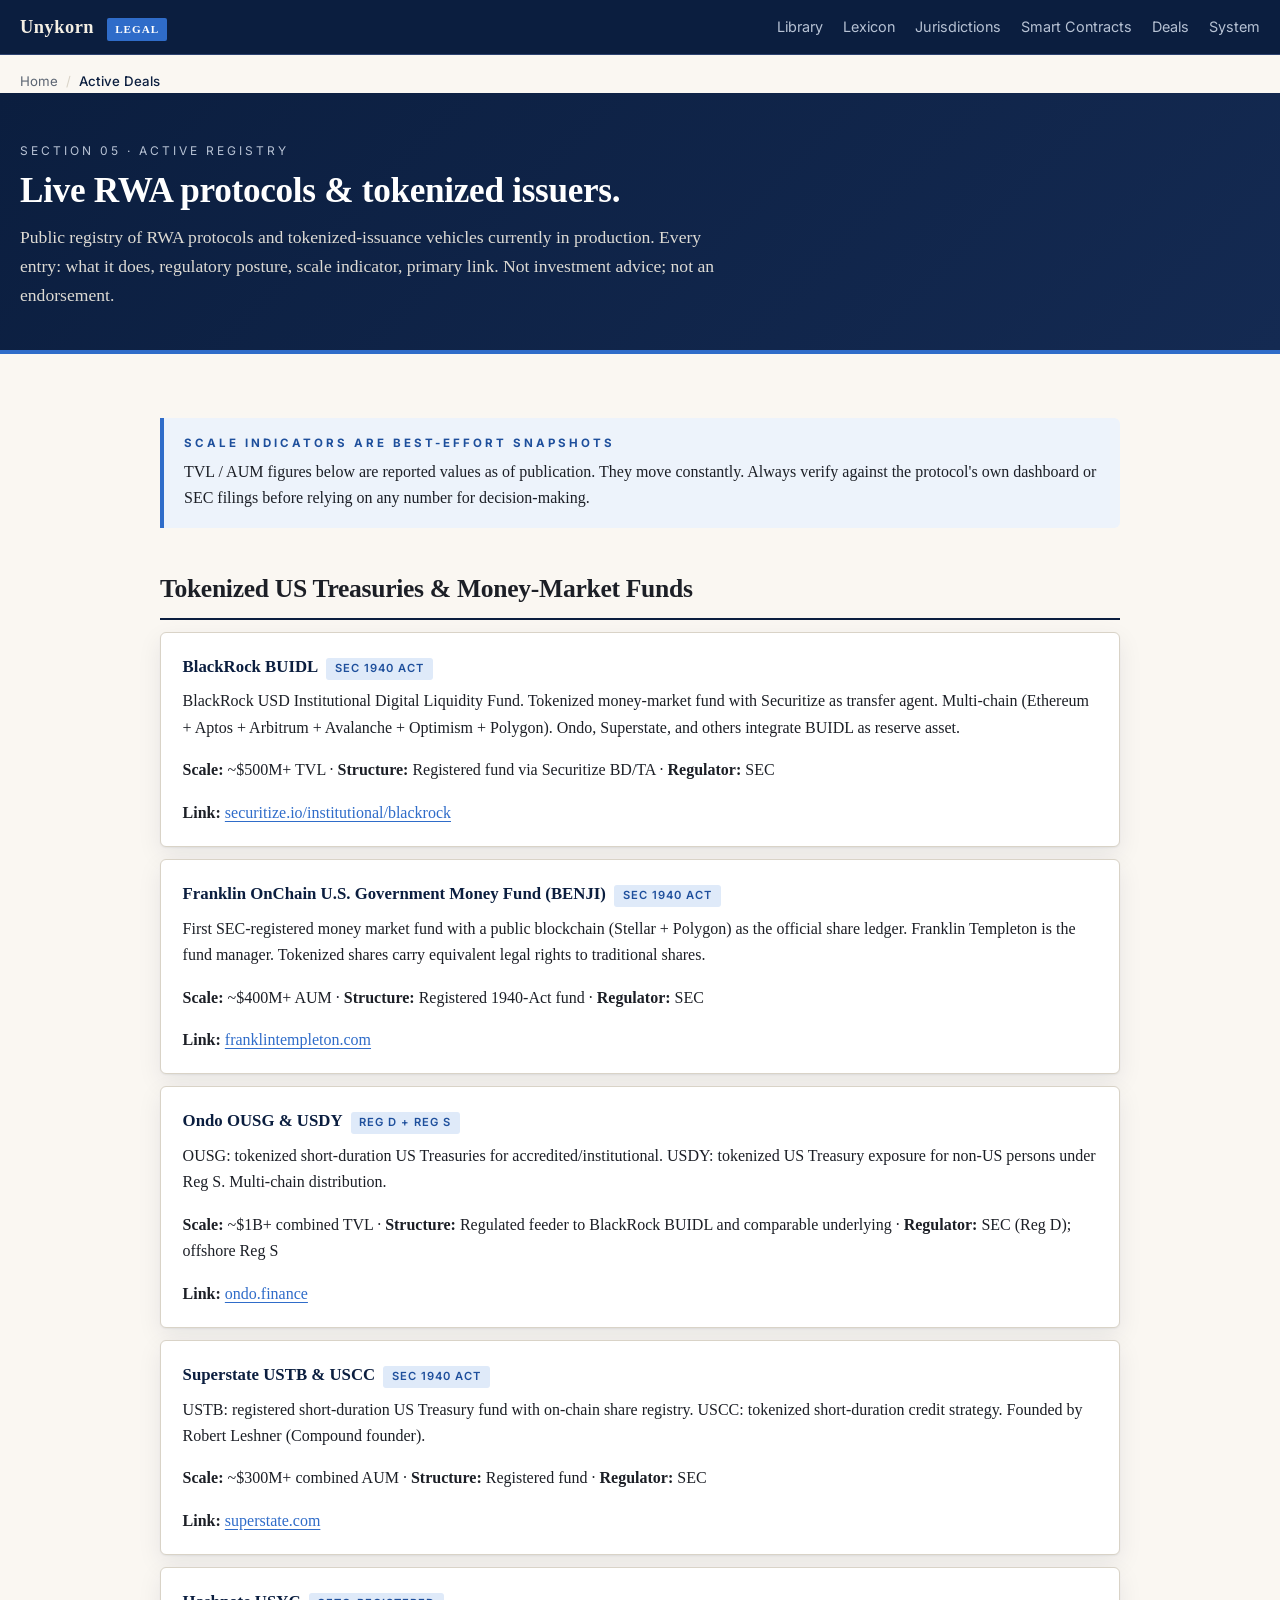
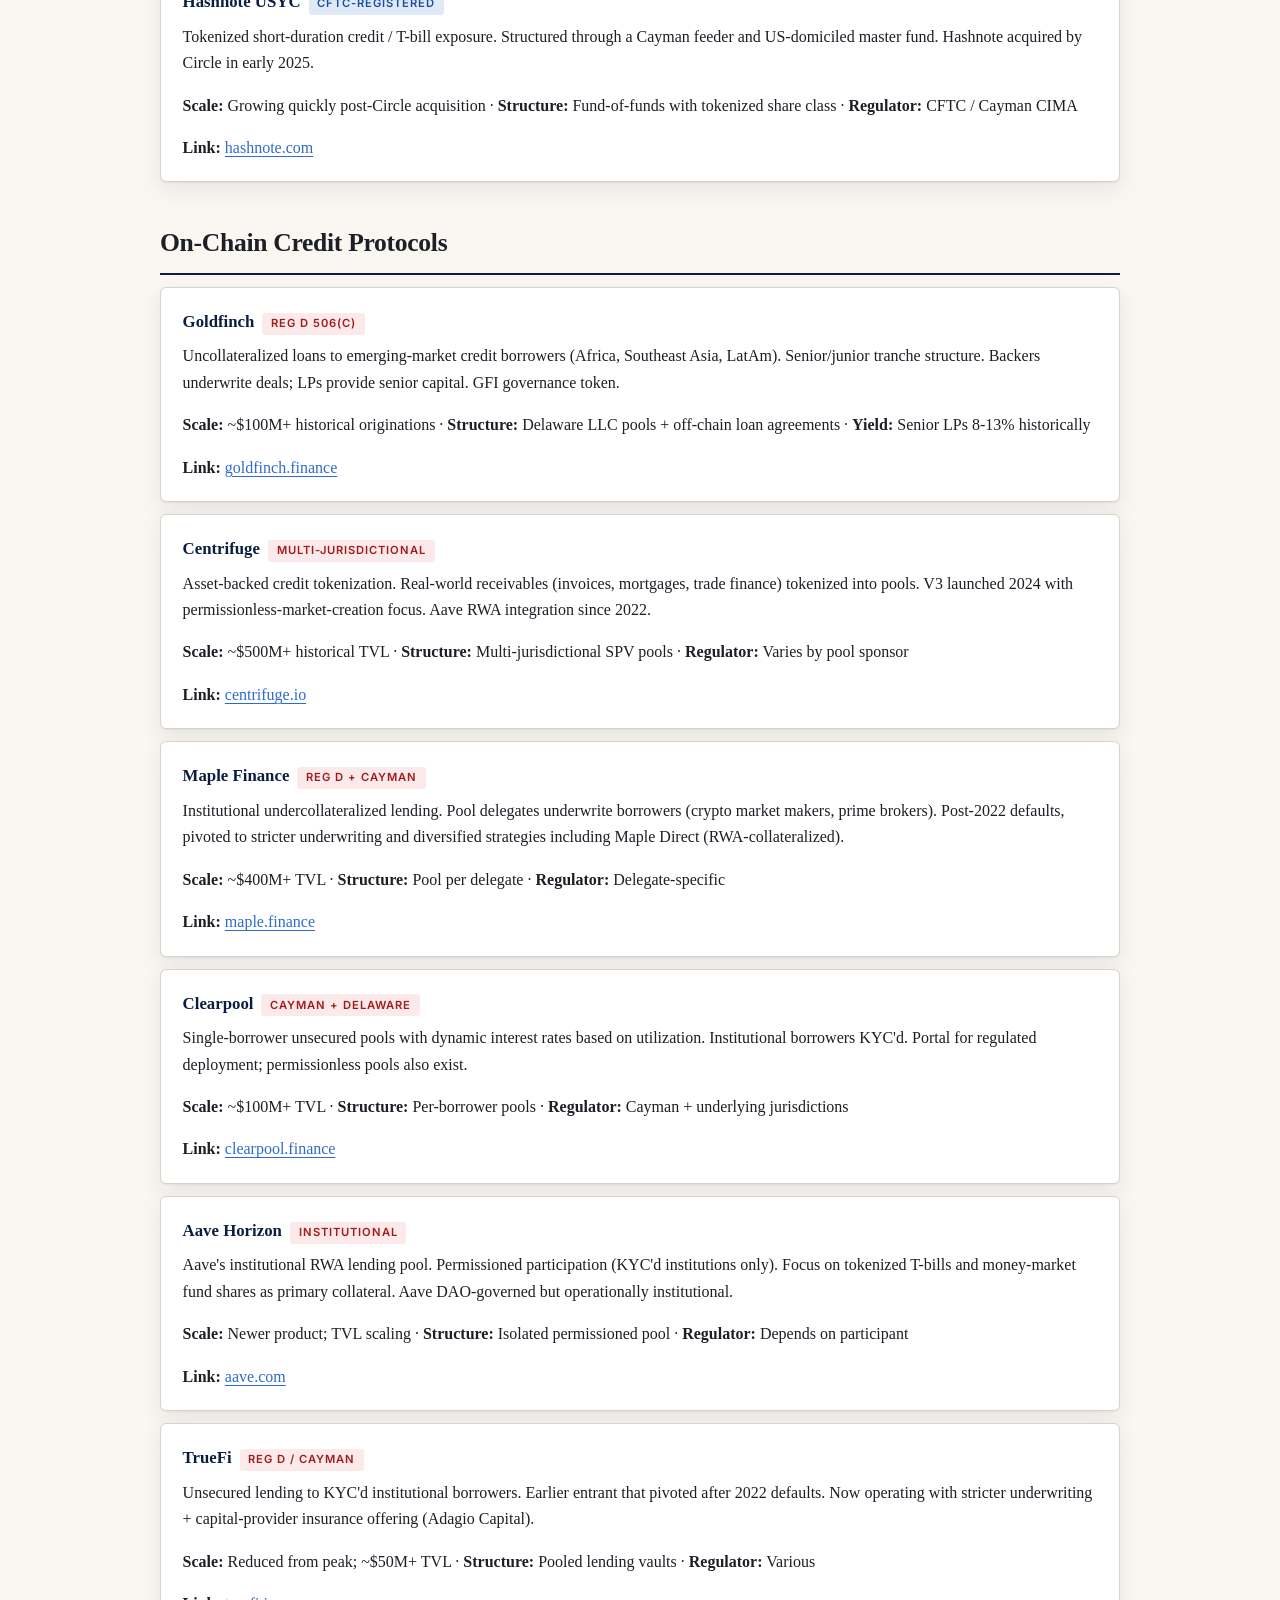
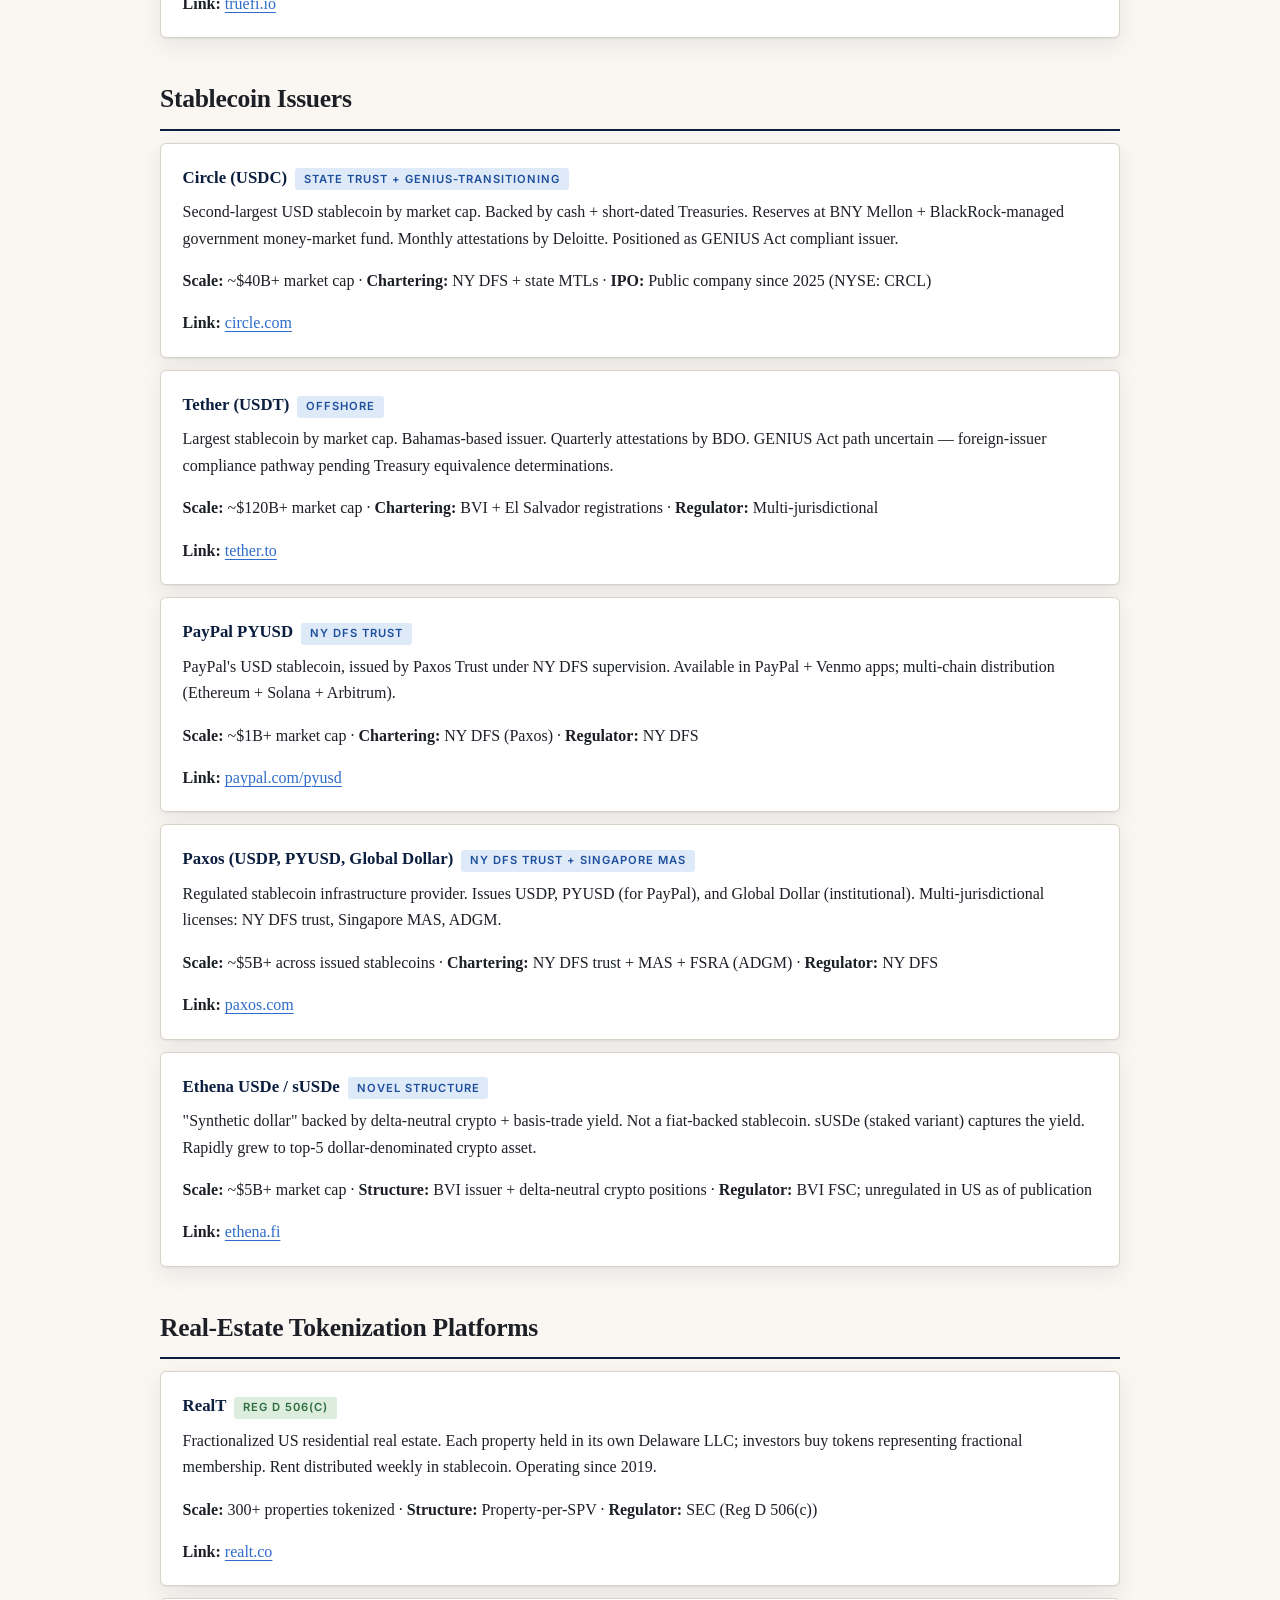
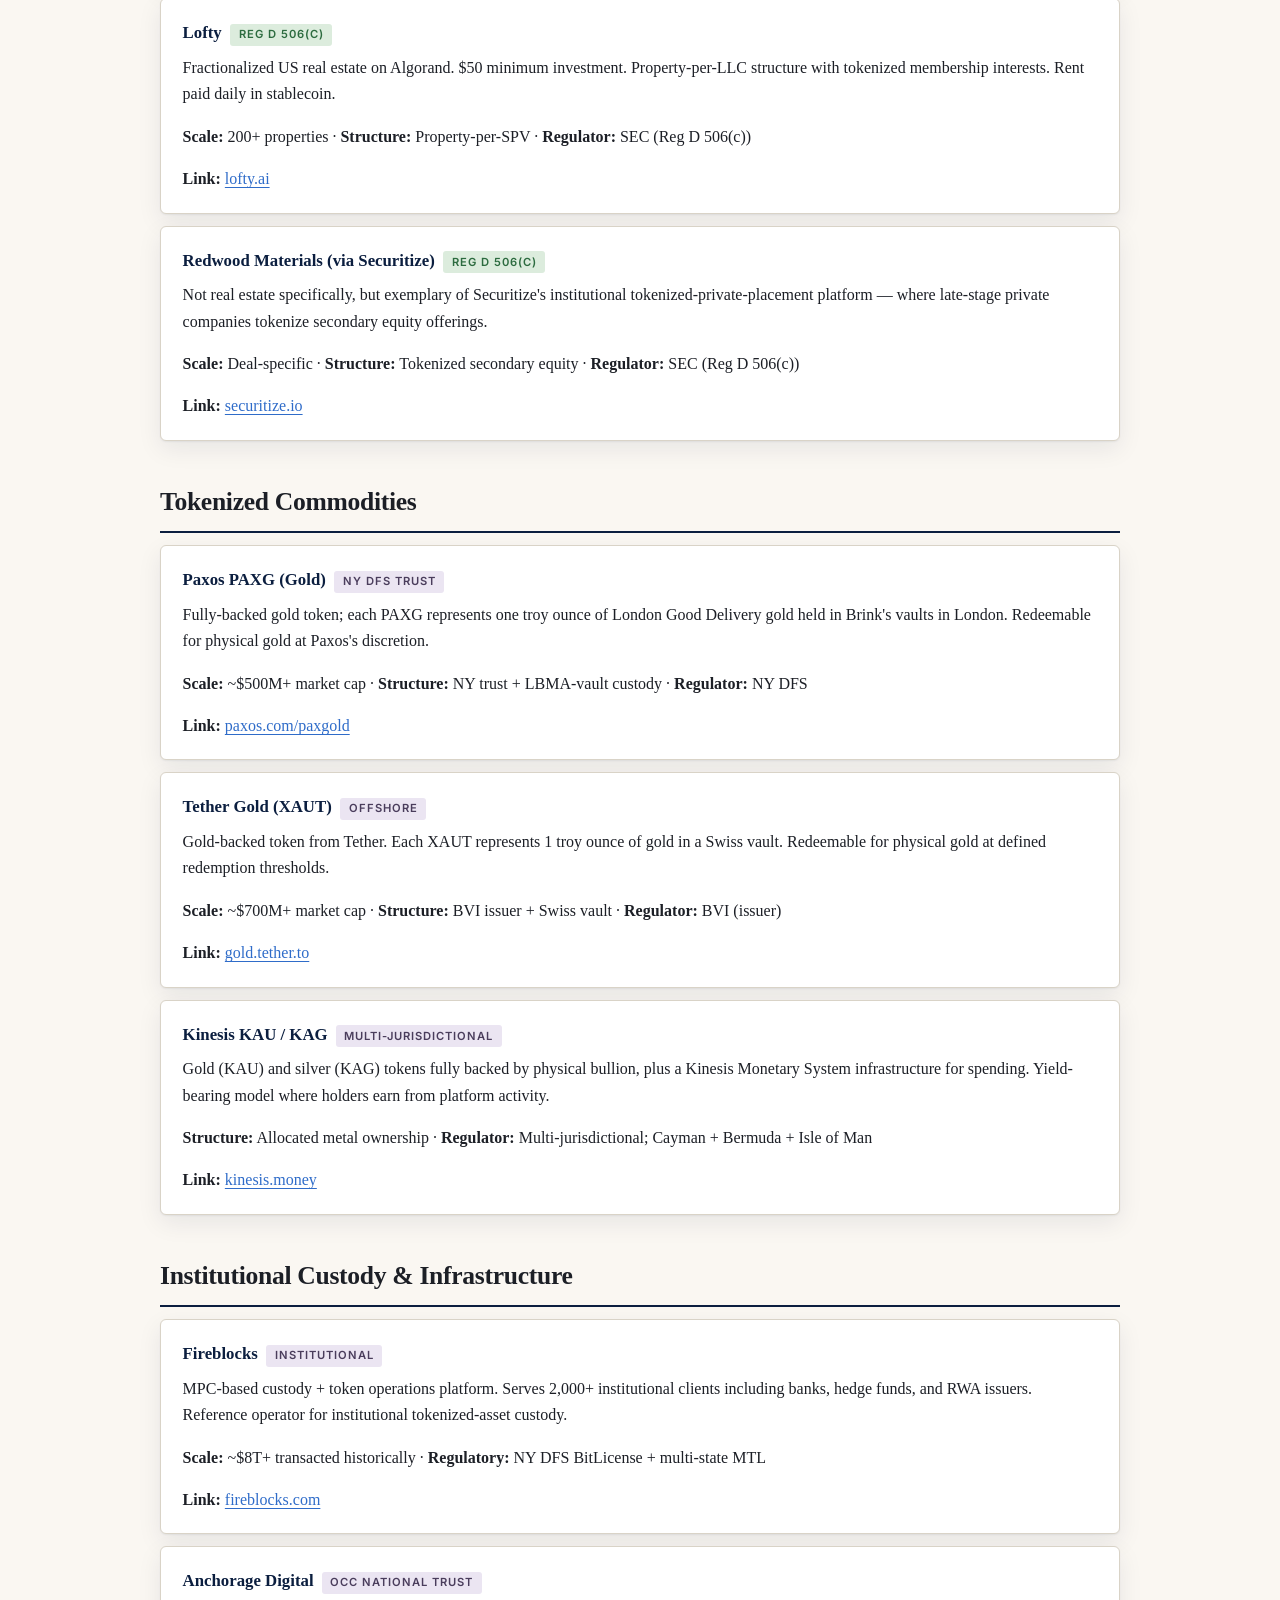
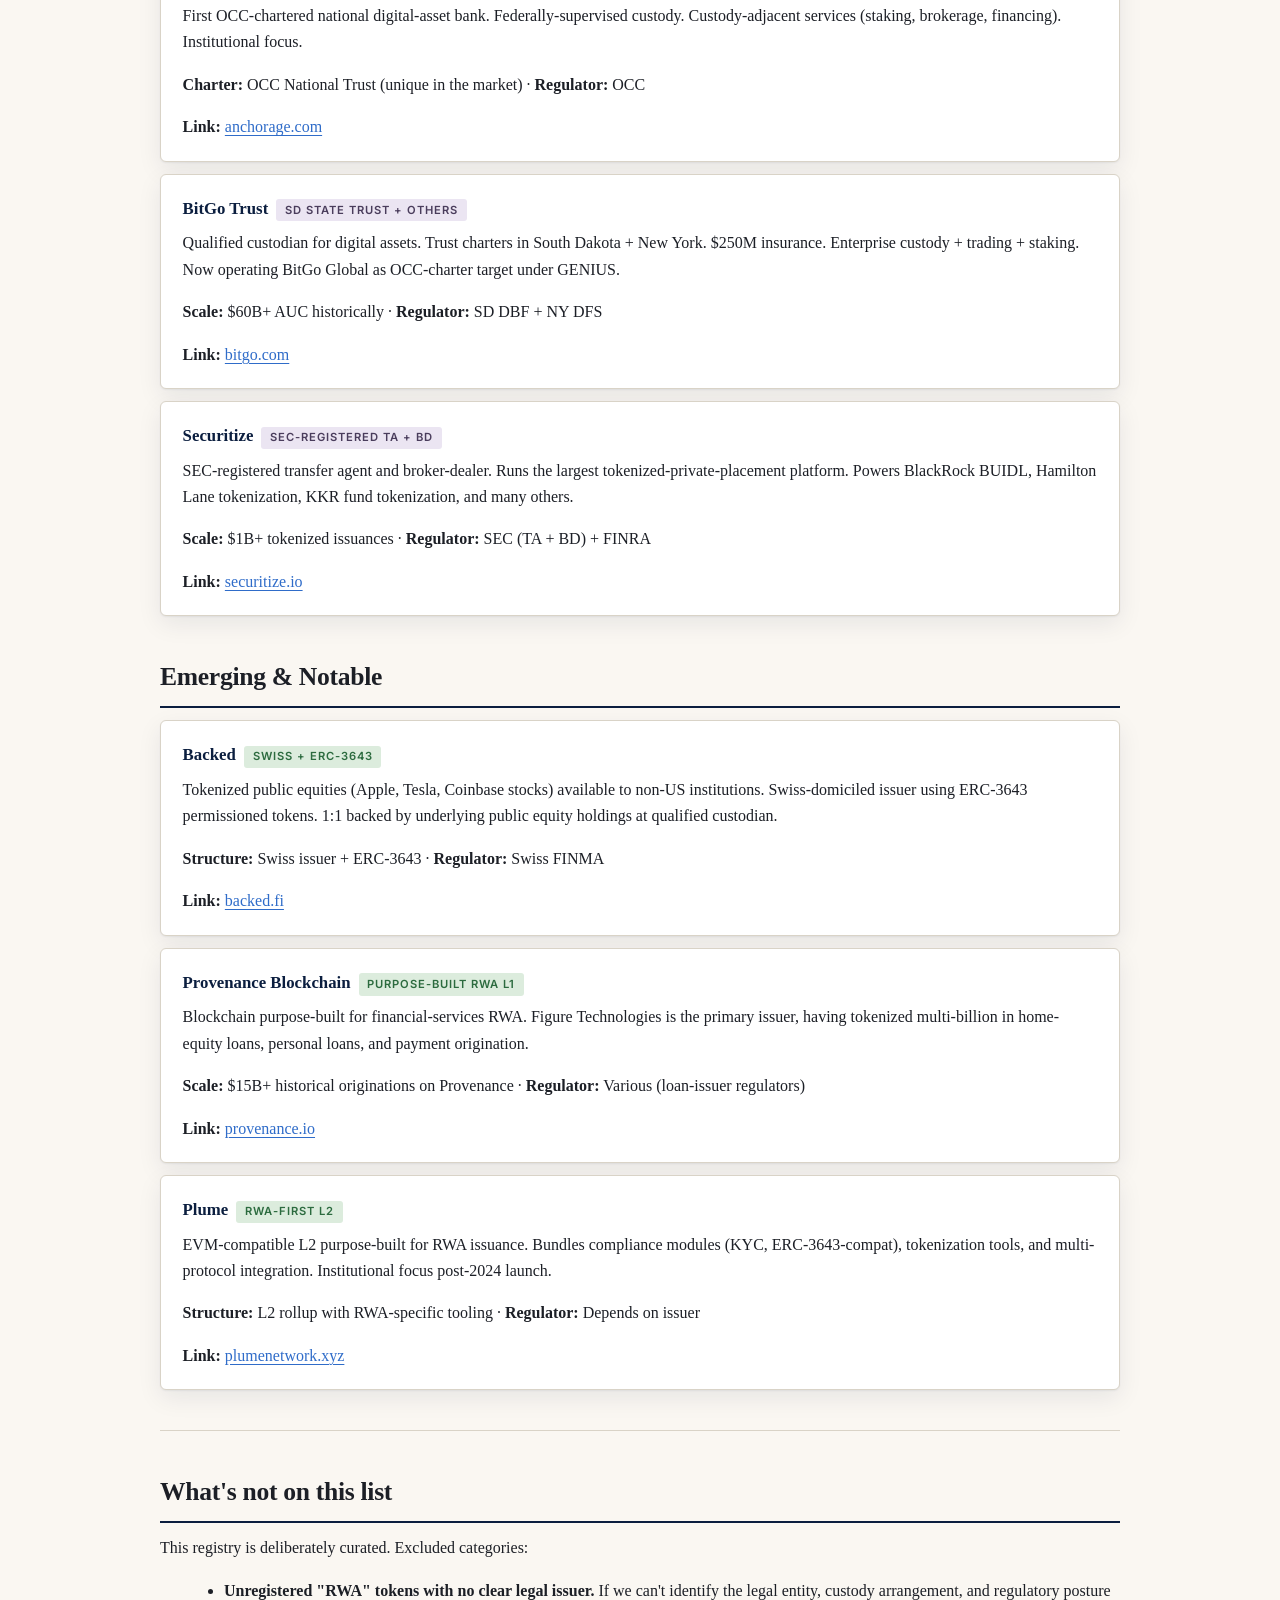
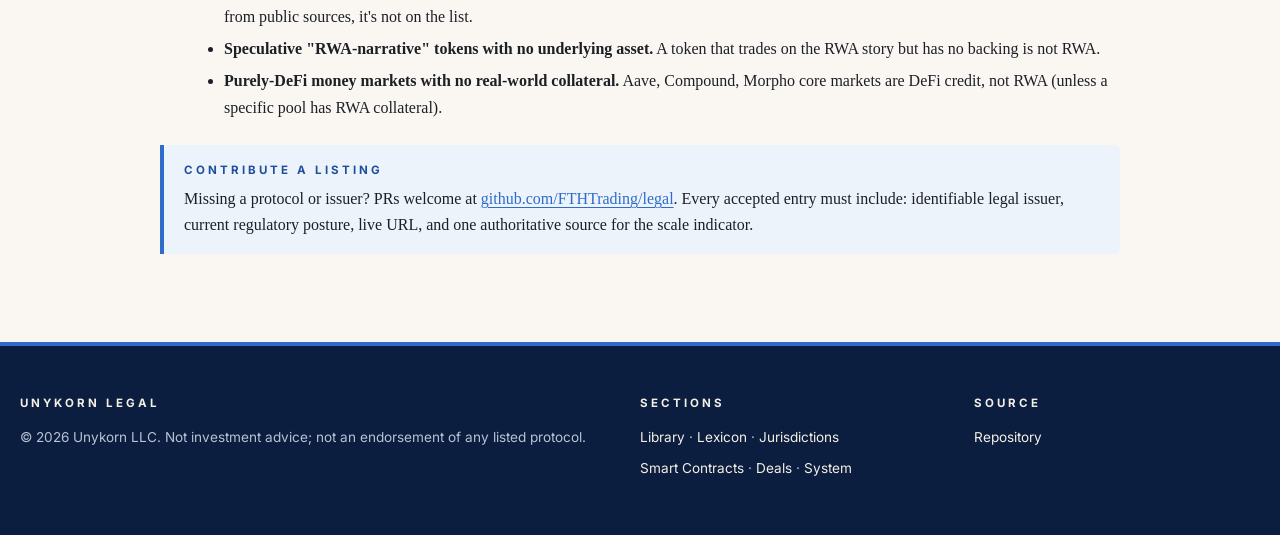
==== deals/index.html @ 638ca123 "Multi-page expansion: rebrand to Unykorn + 6 sections live Rebranded from FTHTrading to Unykorn Lega" ====
<!DOCTYPE html>
<html lang="en">
<head>
<meta charset="UTF-8" />
<meta name="viewport" content="width=device-width, initial-scale=1.0" />
<title>Active Deals &amp; Protocols &mdash; Unykorn Legal</title>
<meta name="description" content="Public registry of live RWA protocols and tokenized-issuance vehicles. Every entry: what it does, regulatory posture, scale indicator, live URL." />
<link href="https://fonts.googleapis.com/css2?family=Inter:wght@400;500;600;700&display=swap" rel="stylesheet" />
<link rel="stylesheet" href="../_ds/tokens.css" />
<link rel="stylesheet" href="../_ds/layout.css" />
<link rel="stylesheet" href="../_ds/components.css" />
<link rel="stylesheet" href="../_ds/shell.css" />
<link rel="stylesheet" href="../_ds/print.css" media="print" />
</head>
<body>

<header class="topbar">
  <div class="topbar-inner">
    <a href="/" class="topbar-brand">Unykorn&nbsp;<span class="mark">Legal</span></a>
    <nav class="topbar-nav"><a href="/library/">Library</a><a href="/lexicon/">Lexicon</a><a href="/jurisdictions/">Jurisdictions</a><a href="/smart-contracts/">Smart Contracts</a><a href="/deals/">Deals</a><a href="/system/">System</a></nav>
  </div>
</header>

<nav class="crumbs"><a href="/">Home</a><span class="sep">/</span><span class="current">Active Deals</span></nav>

<section class="subhero">
  <div class="subhero-inner">
    <div class="eyebrow">Section 05 &middot; Active Registry</div>
    <h1>Live RWA protocols &amp; tokenized issuers.</h1>
    <p class="lede">Public registry of RWA protocols and tokenized-issuance vehicles currently in production. Every entry: what it does, regulatory posture, scale indicator, primary link. Not investment advice; not an endorsement.</p>
  </div>
</section>

<main class="content-wide">

<div class="callout">
  <span class="cta-label">Scale indicators are best-effort snapshots</span>
  <p>TVL / AUM figures below are reported values as of publication. They move constantly. Always verify against the protocol's own dashboard or SEC filings before relying on any number for decision-making.</p>
</div>

<h2>Tokenized US Treasuries &amp; Money-Market Funds</h2>

<div class="card">
  <h3>BlackRock BUIDL <span class="badge b-cat-corpus">SEC 1940 Act</span></h3>
  <p>BlackRock USD Institutional Digital Liquidity Fund. Tokenized money-market fund with Securitize as transfer agent. Multi-chain (Ethereum + Aptos + Arbitrum + Avalanche + Optimism + Polygon). Ondo, Superstate, and others integrate BUIDL as reserve asset.</p>
  <p><strong>Scale:</strong> ~$500M+ TVL &middot; <strong>Structure:</strong> Registered fund via Securitize BD/TA &middot; <strong>Regulator:</strong> SEC</p>
  <p><strong>Link:</strong> <a href="https://securitize.io/institutional/blackrock">securitize.io/institutional/blackrock</a></p>
</div>

<div class="card">
  <h3>Franklin OnChain U.S. Government Money Fund (BENJI) <span class="badge b-cat-corpus">SEC 1940 Act</span></h3>
  <p>First SEC-registered money market fund with a public blockchain (Stellar + Polygon) as the official share ledger. Franklin Templeton is the fund manager. Tokenized shares carry equivalent legal rights to traditional shares.</p>
  <p><strong>Scale:</strong> ~$400M+ AUM &middot; <strong>Structure:</strong> Registered 1940-Act fund &middot; <strong>Regulator:</strong> SEC</p>
  <p><strong>Link:</strong> <a href="https://www.franklintempleton.com/">franklintempleton.com</a></p>
</div>

<div class="card">
  <h3>Ondo OUSG &amp; USDY <span class="badge b-cat-corpus">Reg D + Reg S</span></h3>
  <p>OUSG: tokenized short-duration US Treasuries for accredited/institutional. USDY: tokenized US Treasury exposure for non-US persons under Reg S. Multi-chain distribution.</p>
  <p><strong>Scale:</strong> ~$1B+ combined TVL &middot; <strong>Structure:</strong> Regulated feeder to BlackRock BUIDL and comparable underlying &middot; <strong>Regulator:</strong> SEC (Reg D); offshore Reg S</p>
  <p><strong>Link:</strong> <a href="https://ondo.finance/">ondo.finance</a></p>
</div>

<div class="card">
  <h3>Superstate USTB &amp; USCC <span class="badge b-cat-corpus">SEC 1940 Act</span></h3>
  <p>USTB: registered short-duration US Treasury fund with on-chain share registry. USCC: tokenized short-duration credit strategy. Founded by Robert Leshner (Compound founder).</p>
  <p><strong>Scale:</strong> ~$300M+ combined AUM &middot; <strong>Structure:</strong> Registered fund &middot; <strong>Regulator:</strong> SEC</p>
  <p><strong>Link:</strong> <a href="https://superstate.com/">superstate.com</a></p>
</div>

<div class="card">
  <h3>Hashnote USYC <span class="badge b-cat-corpus">CFTC-registered</span></h3>
  <p>Tokenized short-duration credit / T-bill exposure. Structured through a Cayman feeder and US-domiciled master fund. Hashnote acquired by Circle in early 2025.</p>
  <p><strong>Scale:</strong> Growing quickly post-Circle acquisition &middot; <strong>Structure:</strong> Fund-of-funds with tokenized share class &middot; <strong>Regulator:</strong> CFTC / Cayman CIMA</p>
  <p><strong>Link:</strong> <a href="https://www.hashnote.com/">hashnote.com</a></p>
</div>

<h2>On-Chain Credit Protocols</h2>

<div class="card">
  <h3>Goldfinch <span class="badge b-cat-dd">Reg D 506(c)</span></h3>
  <p>Uncollateralized loans to emerging-market credit borrowers (Africa, Southeast Asia, LatAm). Senior/junior tranche structure. Backers underwrite deals; LPs provide senior capital. GFI governance token.</p>
  <p><strong>Scale:</strong> ~$100M+ historical originations &middot; <strong>Structure:</strong> Delaware LLC pools + off-chain loan agreements &middot; <strong>Yield:</strong> Senior LPs 8-13% historically</p>
  <p><strong>Link:</strong> <a href="https://goldfinch.finance/">goldfinch.finance</a></p>
</div>

<div class="card">
  <h3>Centrifuge <span class="badge b-cat-dd">Multi-jurisdictional</span></h3>
  <p>Asset-backed credit tokenization. Real-world receivables (invoices, mortgages, trade finance) tokenized into pools. V3 launched 2024 with permissionless-market-creation focus. Aave RWA integration since 2022.</p>
  <p><strong>Scale:</strong> ~$500M+ historical TVL &middot; <strong>Structure:</strong> Multi-jurisdictional SPV pools &middot; <strong>Regulator:</strong> Varies by pool sponsor</p>
  <p><strong>Link:</strong> <a href="https://centrifuge.io/">centrifuge.io</a></p>
</div>

<div class="card">
  <h3>Maple Finance <span class="badge b-cat-dd">Reg D + Cayman</span></h3>
  <p>Institutional undercollateralized lending. Pool delegates underwrite borrowers (crypto market makers, prime brokers). Post-2022 defaults, pivoted to stricter underwriting and diversified strategies including Maple Direct (RWA-collateralized).</p>
  <p><strong>Scale:</strong> ~$400M+ TVL &middot; <strong>Structure:</strong> Pool per delegate &middot; <strong>Regulator:</strong> Delegate-specific</p>
  <p><strong>Link:</strong> <a href="https://maple.finance/">maple.finance</a></p>
</div>

<div class="card">
  <h3>Clearpool <span class="badge b-cat-dd">Cayman + Delaware</span></h3>
  <p>Single-borrower unsecured pools with dynamic interest rates based on utilization. Institutional borrowers KYC'd. Portal for regulated deployment; permissionless pools also exist.</p>
  <p><strong>Scale:</strong> ~$100M+ TVL &middot; <strong>Structure:</strong> Per-borrower pools &middot; <strong>Regulator:</strong> Cayman + underlying jurisdictions</p>
  <p><strong>Link:</strong> <a href="https://clearpool.finance/">clearpool.finance</a></p>
</div>

<div class="card">
  <h3>Aave Horizon <span class="badge b-cat-dd">Institutional</span></h3>
  <p>Aave's institutional RWA lending pool. Permissioned participation (KYC'd institutions only). Focus on tokenized T-bills and money-market fund shares as primary collateral. Aave DAO-governed but operationally institutional.</p>
  <p><strong>Scale:</strong> Newer product; TVL scaling &middot; <strong>Structure:</strong> Isolated permissioned pool &middot; <strong>Regulator:</strong> Depends on participant</p>
  <p><strong>Link:</strong> <a href="https://aave.com/">aave.com</a></p>
</div>

<div class="card">
  <h3>TrueFi <span class="badge b-cat-dd">Reg D / Cayman</span></h3>
  <p>Unsecured lending to KYC'd institutional borrowers. Earlier entrant that pivoted after 2022 defaults. Now operating with stricter underwriting + capital-provider insurance offering (Adagio Capital).</p>
  <p><strong>Scale:</strong> Reduced from peak; ~$50M+ TVL &middot; <strong>Structure:</strong> Pooled lending vaults &middot; <strong>Regulator:</strong> Various</p>
  <p><strong>Link:</strong> <a href="https://truefi.io/">truefi.io</a></p>
</div>

<h2>Stablecoin Issuers</h2>

<div class="card">
  <h3>Circle (USDC) <span class="badge b-cat-corpus">State trust + GENIUS-transitioning</span></h3>
  <p>Second-largest USD stablecoin by market cap. Backed by cash + short-dated Treasuries. Reserves at BNY Mellon + BlackRock-managed government money-market fund. Monthly attestations by Deloitte. Positioned as GENIUS Act compliant issuer.</p>
  <p><strong>Scale:</strong> ~$40B+ market cap &middot; <strong>Chartering:</strong> NY DFS + state MTLs &middot; <strong>IPO:</strong> Public company since 2025 (NYSE: CRCL)</p>
  <p><strong>Link:</strong> <a href="https://www.circle.com/">circle.com</a></p>
</div>

<div class="card">
  <h3>Tether (USDT) <span class="badge b-cat-corpus">Offshore</span></h3>
  <p>Largest stablecoin by market cap. Bahamas-based issuer. Quarterly attestations by BDO. GENIUS Act path uncertain &mdash; foreign-issuer compliance pathway pending Treasury equivalence determinations.</p>
  <p><strong>Scale:</strong> ~$120B+ market cap &middot; <strong>Chartering:</strong> BVI + El Salvador registrations &middot; <strong>Regulator:</strong> Multi-jurisdictional</p>
  <p><strong>Link:</strong> <a href="https://tether.to/">tether.to</a></p>
</div>

<div class="card">
  <h3>PayPal PYUSD <span class="badge b-cat-corpus">NY DFS Trust</span></h3>
  <p>PayPal's USD stablecoin, issued by Paxos Trust under NY DFS supervision. Available in PayPal + Venmo apps; multi-chain distribution (Ethereum + Solana + Arbitrum).</p>
  <p><strong>Scale:</strong> ~$1B+ market cap &middot; <strong>Chartering:</strong> NY DFS (Paxos) &middot; <strong>Regulator:</strong> NY DFS</p>
  <p><strong>Link:</strong> <a href="https://www.paypal.com/pyusd">paypal.com/pyusd</a></p>
</div>

<div class="card">
  <h3>Paxos (USDP, PYUSD, Global Dollar) <span class="badge b-cat-corpus">NY DFS Trust + Singapore MAS</span></h3>
  <p>Regulated stablecoin infrastructure provider. Issues USDP, PYUSD (for PayPal), and Global Dollar (institutional). Multi-jurisdictional licenses: NY DFS trust, Singapore MAS, ADGM.</p>
  <p><strong>Scale:</strong> ~$5B+ across issued stablecoins &middot; <strong>Chartering:</strong> NY DFS trust + MAS + FSRA (ADGM) &middot; <strong>Regulator:</strong> NY DFS</p>
  <p><strong>Link:</strong> <a href="https://paxos.com/">paxos.com</a></p>
</div>

<div class="card">
  <h3>Ethena USDe / sUSDe <span class="badge b-cat-corpus">Novel structure</span></h3>
  <p>"Synthetic dollar" backed by delta-neutral crypto + basis-trade yield. Not a fiat-backed stablecoin. sUSDe (staked variant) captures the yield. Rapidly grew to top-5 dollar-denominated crypto asset.</p>
  <p><strong>Scale:</strong> ~$5B+ market cap &middot; <strong>Structure:</strong> BVI issuer + delta-neutral crypto positions &middot; <strong>Regulator:</strong> BVI FSC; unregulated in US as of publication</p>
  <p><strong>Link:</strong> <a href="https://www.ethena.fi/">ethena.fi</a></p>
</div>

<h2>Real-Estate Tokenization Platforms</h2>

<div class="card">
  <h3>RealT <span class="badge b-cat-templates">Reg D 506(c)</span></h3>
  <p>Fractionalized US residential real estate. Each property held in its own Delaware LLC; investors buy tokens representing fractional membership. Rent distributed weekly in stablecoin. Operating since 2019.</p>
  <p><strong>Scale:</strong> 300+ properties tokenized &middot; <strong>Structure:</strong> Property-per-SPV &middot; <strong>Regulator:</strong> SEC (Reg D 506(c))</p>
  <p><strong>Link:</strong> <a href="https://realt.co/">realt.co</a></p>
</div>

<div class="card">
  <h3>Lofty <span class="badge b-cat-templates">Reg D 506(c)</span></h3>
  <p>Fractionalized US real estate on Algorand. $50 minimum investment. Property-per-LLC structure with tokenized membership interests. Rent paid daily in stablecoin.</p>
  <p><strong>Scale:</strong> 200+ properties &middot; <strong>Structure:</strong> Property-per-SPV &middot; <strong>Regulator:</strong> SEC (Reg D 506(c))</p>
  <p><strong>Link:</strong> <a href="https://www.lofty.ai/">lofty.ai</a></p>
</div>

<div class="card">
  <h3>Redwood Materials (via Securitize) <span class="badge b-cat-templates">Reg D 506(c)</span></h3>
  <p>Not real estate specifically, but exemplary of Securitize's institutional tokenized-private-placement platform &mdash; where late-stage private companies tokenize secondary equity offerings.</p>
  <p><strong>Scale:</strong> Deal-specific &middot; <strong>Structure:</strong> Tokenized secondary equity &middot; <strong>Regulator:</strong> SEC (Reg D 506(c))</p>
  <p><strong>Link:</strong> <a href="https://securitize.io/">securitize.io</a></p>
</div>

<h2>Tokenized Commodities</h2>

<div class="card">
  <h3>Paxos PAXG (Gold) <span class="badge b-cat-workflow">NY DFS Trust</span></h3>
  <p>Fully-backed gold token; each PAXG represents one troy ounce of London Good Delivery gold held in Brink's vaults in London. Redeemable for physical gold at Paxos's discretion.</p>
  <p><strong>Scale:</strong> ~$500M+ market cap &middot; <strong>Structure:</strong> NY trust + LBMA-vault custody &middot; <strong>Regulator:</strong> NY DFS</p>
  <p><strong>Link:</strong> <a href="https://paxos.com/paxgold/">paxos.com/paxgold</a></p>
</div>

<div class="card">
  <h3>Tether Gold (XAUT) <span class="badge b-cat-workflow">Offshore</span></h3>
  <p>Gold-backed token from Tether. Each XAUT represents 1 troy ounce of gold in a Swiss vault. Redeemable for physical gold at defined redemption thresholds.</p>
  <p><strong>Scale:</strong> ~$700M+ market cap &middot; <strong>Structure:</strong> BVI issuer + Swiss vault &middot; <strong>Regulator:</strong> BVI (issuer)</p>
  <p><strong>Link:</strong> <a href="https://gold.tether.to/">gold.tether.to</a></p>
</div>

<div class="card">
  <h3>Kinesis KAU / KAG <span class="badge b-cat-workflow">Multi-jurisdictional</span></h3>
  <p>Gold (KAU) and silver (KAG) tokens fully backed by physical bullion, plus a Kinesis Monetary System infrastructure for spending. Yield-bearing model where holders earn from platform activity.</p>
  <p><strong>Structure:</strong> Allocated metal ownership &middot; <strong>Regulator:</strong> Multi-jurisdictional; Cayman + Bermuda + Isle of Man</p>
  <p><strong>Link:</strong> <a href="https://kinesis.money/">kinesis.money</a></p>
</div>

<h2>Institutional Custody &amp; Infrastructure</h2>

<div class="card">
  <h3>Fireblocks <span class="badge b-cat-workflow">Institutional</span></h3>
  <p>MPC-based custody + token operations platform. Serves 2,000+ institutional clients including banks, hedge funds, and RWA issuers. Reference operator for institutional tokenized-asset custody.</p>
  <p><strong>Scale:</strong> ~$8T+ transacted historically &middot; <strong>Regulatory:</strong> NY DFS BitLicense + multi-state MTL</p>
  <p><strong>Link:</strong> <a href="https://www.fireblocks.com/">fireblocks.com</a></p>
</div>

<div class="card">
  <h3>Anchorage Digital <span class="badge b-cat-workflow">OCC National Trust</span></h3>
  <p>First OCC-chartered national digital-asset bank. Federally-supervised custody. Custody-adjacent services (staking, brokerage, financing). Institutional focus.</p>
  <p><strong>Charter:</strong> OCC National Trust (unique in the market) &middot; <strong>Regulator:</strong> OCC</p>
  <p><strong>Link:</strong> <a href="https://www.anchorage.com/">anchorage.com</a></p>
</div>

<div class="card">
  <h3>BitGo Trust <span class="badge b-cat-workflow">SD state trust + others</span></h3>
  <p>Qualified custodian for digital assets. Trust charters in South Dakota + New York. $250M insurance. Enterprise custody + trading + staking. Now operating BitGo Global as OCC-charter target under GENIUS.</p>
  <p><strong>Scale:</strong> $60B+ AUC historically &middot; <strong>Regulator:</strong> SD DBF + NY DFS</p>
  <p><strong>Link:</strong> <a href="https://www.bitgo.com/">bitgo.com</a></p>
</div>

<div class="card">
  <h3>Securitize <span class="badge b-cat-workflow">SEC-registered TA + BD</span></h3>
  <p>SEC-registered transfer agent and broker-dealer. Runs the largest tokenized-private-placement platform. Powers BlackRock BUIDL, Hamilton Lane tokenization, KKR fund tokenization, and many others.</p>
  <p><strong>Scale:</strong> $1B+ tokenized issuances &middot; <strong>Regulator:</strong> SEC (TA + BD) + FINRA</p>
  <p><strong>Link:</strong> <a href="https://securitize.io/">securitize.io</a></p>
</div>

<h2>Emerging &amp; Notable</h2>

<div class="card">
  <h3>Backed <span class="badge b-cat-templates">Swiss + ERC-3643</span></h3>
  <p>Tokenized public equities (Apple, Tesla, Coinbase stocks) available to non-US institutions. Swiss-domiciled issuer using ERC-3643 permissioned tokens. 1:1 backed by underlying public equity holdings at qualified custodian.</p>
  <p><strong>Structure:</strong> Swiss issuer + ERC-3643 &middot; <strong>Regulator:</strong> Swiss FINMA</p>
  <p><strong>Link:</strong> <a href="https://backed.fi/">backed.fi</a></p>
</div>

<div class="card">
  <h3>Provenance Blockchain <span class="badge b-cat-templates">Purpose-built RWA L1</span></h3>
  <p>Blockchain purpose-built for financial-services RWA. Figure Technologies is the primary issuer, having tokenized multi-billion in home-equity loans, personal loans, and payment origination.</p>
  <p><strong>Scale:</strong> $15B+ historical originations on Provenance &middot; <strong>Regulator:</strong> Various (loan-issuer regulators)</p>
  <p><strong>Link:</strong> <a href="https://provenance.io/">provenance.io</a></p>
</div>

<div class="card">
  <h3>Plume <span class="badge b-cat-templates">RWA-first L2</span></h3>
  <p>EVM-compatible L2 purpose-built for RWA issuance. Bundles compliance modules (KYC, ERC-3643-compat), tokenization tools, and multi-protocol integration. Institutional focus post-2024 launch.</p>
  <p><strong>Structure:</strong> L2 rollup with RWA-specific tooling &middot; <strong>Regulator:</strong> Depends on issuer</p>
  <p><strong>Link:</strong> <a href="https://plumenetwork.xyz/">plumenetwork.xyz</a></p>
</div>

<hr class="divider" />

<h2>What's not on this list</h2>
<p>This registry is deliberately curated. Excluded categories:</p>
<ul>
  <li><strong>Unregistered "RWA" tokens with no clear legal issuer.</strong> If we can't identify the legal entity, custody arrangement, and regulatory posture from public sources, it's not on the list.</li>
  <li><strong>Speculative "RWA-narrative" tokens with no underlying asset.</strong> A token that trades on the RWA story but has no backing is not RWA.</li>
  <li><strong>Purely-DeFi money markets with no real-world collateral.</strong> Aave, Compound, Morpho core markets are DeFi credit, not RWA (unless a specific pool has RWA collateral).</li>
</ul>

<div class="callout">
  <span class="cta-label">Contribute a listing</span>
  <p>Missing a protocol or issuer? PRs welcome at <a href="https://github.com/FTHTrading/legal">github.com/FTHTrading/legal</a>. Every accepted entry must include: identifiable legal issuer, current regulatory posture, live URL, and one authoritative source for the scale indicator.</p>
</div>

</main>

<footer class="footer">
  <div class="footer-inner">
    <div><h4>Unykorn Legal</h4><p>&copy; 2026 Unykorn LLC. Not investment advice; not an endorsement of any listed protocol.</p></div>
    <div><h4>Sections</h4><p><a href="/library/">Library</a> &middot; <a href="/lexicon/">Lexicon</a> &middot; <a href="/jurisdictions/">Jurisdictions</a></p><p><a href="/smart-contracts/">Smart Contracts</a> &middot; <a href="/deals/">Deals</a> &middot; <a href="/system/">System</a></p></div>
    <div><h4>Source</h4><p><a href="https://github.com/FTHTrading/legal">Repository</a></p></div>
  </div>
</footer>

</body>
</html>
---- _ds/tokens.css ----
/* ============================================================
   FTHTrading / legal — Design Tokens
   3-band color system: Band A (deep steel) / Band B (accent sky)
   / Band C (working paper). Serif Georgia body, sans Inter UI.
   ============================================================ */

:root {
  /* ── Band A: deep steel (nav, hero, footer) ─────────────── */
  --band-a-bg:            #0b1e3f;   /* deep navy */
  --band-a-bg-2:          #142a52;   /* lighter navy for gradients */
  --band-a-fg:            #f4efe4;   /* warm cream on dark */
  --band-a-fg-dim:        #b7c2d4;   /* dim caption color */
  --band-a-rule:          #2e4370;   /* rule / divider */

  /* ── Band B: accent sky (highlights, links, CTAs) ───────── */
  --band-b-bg:            #edf3fb;
  --band-b-accent:        #2f6cc9;   /* action blue */
  --band-b-accent-strong: #1e4f9c;   /* hover / active */
  --band-b-accent-soft:   #dfeaf9;   /* pill bg */

  /* ── Band C: working paper (content) ────────────────────── */
  --band-c-bg:            #faf7f2;   /* warm paper */
  --band-c-bg-alt:        #ffffff;   /* clean white for cards */
  --band-c-fg:            #1c1f26;   /* body text */
  --band-c-fg-dim:        #5b6472;   /* muted */
  --band-c-rule:          #d9d3c7;   /* rule on paper */
  --band-c-code-bg:       #f0ece2;

  /* ── Semantic (status / severity) ───────────────────────── */
  --sev-critical:         #a01c1c;   /* deep red */
  --sev-critical-bg:      #fce9e9;
  --sev-high:             #b45309;   /* dark amber */
  --sev-high-bg:          #fbeecd;
  --sev-medium:           #8b6d1d;   /* olive */
  --sev-medium-bg:        #f7efd6;
  --sev-low:              #2c6b3f;   /* muted forest */
  --sev-low-bg:           #dcecdd;
  --sev-info:             #2f6cc9;   /* action blue */
  --sev-info-bg:          #dfeaf9;
  --sev-clean:            #2c6b3f;
  --sev-clean-bg:         #dcecdd;

  /* ── License badges ─────────────────────────────────────── */
  --lic-public:           #2c6b3f;
  --lic-public-bg:        #dcecdd;
  --lic-sec:              #1e4f9c;
  --lic-sec-bg:           #dfeaf9;
  --lic-industry:         #6b4a1d;
  --lic-industry-bg:      #f4e8cf;
  --lic-internal:         #4a3d5c;
  --lic-internal-bg:      #ebe5f2;

  /* ── Category chips ─────────────────────────────────────── */
  --cat-corpus:           #1e4f9c;
  --cat-corpus-bg:        #dfeaf9;
  --cat-dd:               #a01c1c;
  --cat-dd-bg:            #fce9e9;
  --cat-templates:        #2c6b3f;
  --cat-templates-bg:     #dcecdd;
  --cat-filings:          #6b4a1d;
  --cat-filings-bg:       #f4e8cf;
  --cat-workflow:         #4a3d5c;
  --cat-workflow-bg:      #ebe5f2;

  /* ── Type ───────────────────────────────────────────────── */
  --font-serif:           Georgia, "Times New Roman", "Iowan Old Style", serif;
  --font-sans:            "Inter", -apple-system, BlinkMacSystemFont, "Segoe UI", Roboto, sans-serif;
  --font-mono:            "SF Mono", Menlo, Consolas, "Courier New", monospace;

  --fs-hero:              clamp(2.2rem, 4vw + 1rem, 3.4rem);
  --fs-h1:                clamp(1.6rem, 2vw + 0.8rem, 2.2rem);
  --fs-h2:                1.55rem;
  --fs-h3:                1.2rem;
  --fs-body:              1rem;
  --fs-small:             0.87rem;
  --fs-tiny:              0.78rem;

  --lh-tight:             1.2;
  --lh-body:              1.65;

  /* ── Spacing scale ──────────────────────────────────────── */
  --s-1: 0.25rem;
  --s-2: 0.5rem;
  --s-3: 0.75rem;
  --s-4: 1rem;
  --s-5: 1.5rem;
  --s-6: 2rem;
  --s-7: 3rem;
  --s-8: 4rem;

  /* ── Layout ─────────────────────────────────────────────── */
  --max-content-w:        980px;
  --sidebar-w:            280px;
  --page-radius:          6px;
  --shadow-card:          0 1px 2px rgba(11,30,63,0.06), 0 8px 24px rgba(11,30,63,0.08);
  --shadow-hero:          0 8px 30px rgba(11,30,63,0.15);
}
---- _ds/layout.css ----
/* ============================================================
   Layout — reset + sidebar TOC + content column + hero
   ============================================================ */

*, *::before, *::after { box-sizing: border-box; }

html {
  scroll-behavior: smooth;
  scroll-padding-top: 80px;   /* sticky nav offset */
  -webkit-text-size-adjust: 100%;
}

body {
  margin: 0;
  font-family: var(--font-serif);
  font-size: var(--fs-body);
  line-height: var(--lh-body);
  color: var(--band-c-fg);
  background: var(--band-c-bg);
  -webkit-font-smoothing: antialiased;
}

img, svg { max-width: 100%; display: block; }
a { color: var(--band-b-accent); text-decoration: underline; text-underline-offset: 3px; text-decoration-thickness: 1px; }
a:hover { color: var(--band-b-accent-strong); text-decoration-thickness: 2px; }

/* ── Top bar (Band A) ─────────────────────────────────────── */

.topbar {
  position: sticky;
  top: 0;
  z-index: 100;
  background: var(--band-a-bg);
  color: var(--band-a-fg);
  border-bottom: 1px solid var(--band-a-rule);
  font-family: var(--font-sans);
}
.topbar-inner {
  max-width: 1280px;
  margin: 0 auto;
  padding: 0.75rem 1.25rem;
  display: flex;
  align-items: center;
  gap: 1.5rem;
}
.topbar-brand {
  font-family: var(--font-serif);
  font-size: 1.15rem;
  font-weight: 700;
  color: var(--band-a-fg);
  text-decoration: none;
  letter-spacing: 0.5px;
  display: flex;
  align-items: baseline;
  gap: 0.5rem;
}
.topbar-brand:hover { color: var(--band-a-fg); text-decoration: none; }
.topbar-brand .mark {
  display: inline-block;
  padding: 0.15rem 0.5rem;
  background: var(--band-b-accent);
  color: white;
  border-radius: 2px;
  font-size: 0.7rem;
  font-weight: 600;
  letter-spacing: 1px;
  text-transform: uppercase;
  vertical-align: middle;
}
.topbar-nav {
  margin-left: auto;
  display: flex;
  gap: 1.25rem;
  font-size: 0.9rem;
}
.topbar-nav a {
  color: var(--band-a-fg-dim);
  text-decoration: none;
}
.topbar-nav a:hover { color: var(--band-a-fg); }

/* ── Hero (Band A) ────────────────────────────────────────── */

.hero {
  background: linear-gradient(135deg, var(--band-a-bg) 0%, var(--band-a-bg-2) 100%);
  color: var(--band-a-fg);
  padding: 4rem 1.25rem 3rem;
  border-bottom: 4px solid var(--band-b-accent);
}
.hero-inner {
  max-width: 1280px;
  margin: 0 auto;
  padding-left: calc(var(--sidebar-w) + 3rem);
}
@media (max-width: 1100px) {
  .hero-inner { padding-left: 1.25rem; }
}
.hero h1 {
  font-family: var(--font-serif);
  font-size: var(--fs-hero);
  line-height: 1.1;
  margin: 0 0 1rem 0;
  letter-spacing: -0.5px;
}
.hero .eyebrow {
  font-family: var(--font-sans);
  font-size: 0.8rem;
  letter-spacing: 3px;
  text-transform: uppercase;
  color: var(--band-a-fg-dim);
  margin-bottom: 1rem;
}
.hero .lede {
  font-size: 1.25rem;
  line-height: 1.5;
  max-width: 720px;
  color: var(--band-a-fg);
  opacity: 0.9;
}
.hero .hero-stats {
  display: flex;
  gap: 2.5rem;
  margin-top: 2.5rem;
  flex-wrap: wrap;
}
.hero .hero-stat {
  font-family: var(--font-sans);
}
.hero .hero-stat .num {
  font-size: 2.3rem;
  font-weight: 700;
  color: white;
  line-height: 1;
  display: block;
}
.hero .hero-stat .label {
  font-size: 0.75rem;
  letter-spacing: 2px;
  text-transform: uppercase;
  color: var(--band-a-fg-dim);
  margin-top: 0.4rem;
  display: block;
}

/* ── Main layout: sidebar + content ───────────────────────── */

.page {
  max-width: 1280px;
  margin: 0 auto;
  padding: 2rem 1.25rem 4rem;
  display: grid;
  grid-template-columns: var(--sidebar-w) 1fr;
  gap: 3rem;
  align-items: start;
}
@media (max-width: 1100px) {
  .page { grid-template-columns: 1fr; gap: 1.5rem; }
}

/* ── Sidebar TOC ──────────────────────────────────────────── */

.toc {
  position: sticky;
  top: 80px;
  max-height: calc(100vh - 100px);
  overflow-y: auto;
  font-family: var(--font-sans);
  font-size: 0.87rem;
  padding-right: 0.5rem;
}
@media (max-width: 1100px) {
  .toc {
    position: static;
    max-height: none;
    padding: 1rem 1.25rem;
    background: var(--band-c-bg-alt);
    border: 1px solid var(--band-c-rule);
    border-radius: var(--page-radius);
  }
}
.toc h2 {
  font-family: var(--font-sans);
  font-size: 0.72rem;
  letter-spacing: 3px;
  text-transform: uppercase;
  color: var(--band-c-fg-dim);
  margin: 0 0 0.8rem 0;
  font-weight: 600;
}
.toc ol {
  list-style: none;
  padding: 0;
  margin: 0;
  counter-reset: toc;
}
.toc ol > li {
  counter-increment: toc;
  margin: 0.35rem 0;
  line-height: 1.35;
}
.toc ol > li::before {
  content: counter(toc, decimal-leading-zero);
  color: var(--band-c-fg-dim);
  font-size: 0.75rem;
  font-variant-numeric: tabular-nums;
  margin-right: 0.6rem;
}
.toc a {
  color: var(--band-c-fg);
  text-decoration: none;
  display: inline;
}
.toc a:hover { color: var(--band-b-accent); text-decoration: underline; }
.toc .sub {
  list-style: none;
  padding: 0 0 0 1.5rem;
  margin: 0.3rem 0 0.5rem 0;
  font-size: 0.83rem;
  color: var(--band-c-fg-dim);
}
.toc .sub li { margin: 0.2rem 0; }

/* ── Content column ───────────────────────────────────────── */

.content {
  min-width: 0;
}
.content section {
  margin-bottom: 3.5rem;
  scroll-margin-top: 80px;
}
.content h2 {
  font-family: var(--font-serif);
  font-size: var(--fs-h1);
  line-height: 1.2;
  margin: 0 0 1rem 0;
  padding-bottom: 0.5rem;
  border-bottom: 3px solid var(--band-a-bg);
  letter-spacing: -0.3px;
}
.content h3 {
  font-family: var(--font-serif);
  font-size: var(--fs-h3);
  margin: 2rem 0 0.5rem 0;
  color: var(--band-a-bg);
}
.content p { margin: 0 0 1rem 0; }
.content ul, .content ol { margin: 0 0 1rem 1.5rem; padding: 0; }
.content li { margin: 0.35rem 0; }

/* ── Footer (Band A) ──────────────────────────────────────── */

.footer {
  background: var(--band-a-bg);
  color: var(--band-a-fg-dim);
  padding: 3rem 1.25rem;
  font-family: var(--font-sans);
  font-size: 0.85rem;
  border-top: 4px solid var(--band-b-accent);
}
.footer-inner {
  max-width: 1280px;
  margin: 0 auto;
  display: grid;
  grid-template-columns: 2fr 1fr 1fr;
  gap: 3rem;
}
@media (max-width: 800px) {
  .footer-inner { grid-template-columns: 1fr; gap: 1.5rem; }
}
.footer h4 {
  font-family: var(--font-sans);
  font-size: 0.72rem;
  letter-spacing: 3px;
  text-transform: uppercase;
  color: var(--band-a-fg);
  margin: 0 0 0.8rem 0;
}
.footer a { color: var(--band-a-fg); text-decoration: none; }
.footer a:hover { text-decoration: underline; }
.footer p { margin: 0 0 0.5rem 0; }
---- _ds/components.css ----
/* ============================================================
   Components — callouts, badges, cards, tables, code
   ============================================================ */

/* ── Callouts ─────────────────────────────────────────────── */

.callout {
  border-left: 4px solid var(--band-b-accent);
  background: var(--band-b-bg);
  padding: 1rem 1.25rem;
  margin: 1.5rem 0;
  border-radius: 0 var(--page-radius) var(--page-radius) 0;
}
.callout .cta-label {
  font-family: var(--font-sans);
  font-size: 0.72rem;
  letter-spacing: 3px;
  text-transform: uppercase;
  color: var(--band-b-accent-strong);
  font-weight: 700;
  margin-bottom: 0.35rem;
  display: block;
}
.callout p:last-child { margin-bottom: 0; }
.callout.critical {
  border-left-color: var(--sev-critical);
  background: var(--sev-critical-bg);
}
.callout.critical .cta-label { color: var(--sev-critical); }
.callout.high {
  border-left-color: var(--sev-high);
  background: var(--sev-high-bg);
}
.callout.high .cta-label { color: var(--sev-high); }
.callout.safe {
  border-left-color: var(--sev-clean);
  background: var(--sev-clean-bg);
}
.callout.safe .cta-label { color: var(--sev-clean); }

/* ── Badges (chips) ───────────────────────────────────────── */

.badge {
  display: inline-block;
  font-family: var(--font-sans);
  font-size: 0.7rem;
  font-weight: 600;
  letter-spacing: 1px;
  text-transform: uppercase;
  padding: 0.2rem 0.55rem;
  border-radius: 3px;
  vertical-align: middle;
  line-height: 1.4;
  margin-right: 0.35rem;
  white-space: nowrap;
}

/* Severity */
.b-critical { background: var(--sev-critical-bg); color: var(--sev-critical); }
.b-high     { background: var(--sev-high-bg);     color: var(--sev-high); }
.b-medium   { background: var(--sev-medium-bg);   color: var(--sev-medium); }
.b-low      { background: var(--sev-low-bg);      color: var(--sev-low); }
.b-info     { background: var(--sev-info-bg);     color: var(--sev-info); }
.b-clean    { background: var(--sev-clean-bg);    color: var(--sev-clean); }

/* License */
.b-lic-public   { background: var(--lic-public-bg);   color: var(--lic-public); }
.b-lic-sec      { background: var(--lic-sec-bg);      color: var(--lic-sec); }
.b-lic-industry { background: var(--lic-industry-bg); color: var(--lic-industry); }
.b-lic-internal { background: var(--lic-internal-bg); color: var(--lic-internal); }

/* Category */
.b-cat-corpus    { background: var(--cat-corpus-bg);    color: var(--cat-corpus); }
.b-cat-dd        { background: var(--cat-dd-bg);        color: var(--cat-dd); }
.b-cat-templates { background: var(--cat-templates-bg); color: var(--cat-templates); }
.b-cat-filings   { background: var(--cat-filings-bg);   color: var(--cat-filings); }
.b-cat-workflow  { background: var(--cat-workflow-bg);  color: var(--cat-workflow); }

/* ── Cards ────────────────────────────────────────────────── */

.card {
  background: var(--band-c-bg-alt);
  border: 1px solid var(--band-c-rule);
  border-radius: var(--page-radius);
  padding: 1.25rem 1.35rem;
  margin: 0.75rem 0;
  box-shadow: var(--shadow-card);
}
.card h3 {
  margin-top: 0 !important;
  margin-bottom: 0.5rem !important;
  color: var(--band-a-bg) !important;
  font-size: 1.05rem !important;
  display: flex;
  align-items: baseline;
  gap: 0.5rem;
  flex-wrap: wrap;
}
.card p:last-child { margin-bottom: 0; }
.card .meta {
  font-family: var(--font-sans);
  font-size: 0.78rem;
  color: var(--band-c-fg-dim);
  margin-top: 0.5rem;
}
.card code {
  font-family: var(--font-mono);
  font-size: 0.82rem;
  background: var(--band-c-code-bg);
  color: var(--band-a-bg);
  padding: 0.1rem 0.35rem;
  border-radius: 3px;
}

.grid-2 { display: grid; grid-template-columns: 1fr 1fr; gap: 1rem; }
.grid-3 { display: grid; grid-template-columns: repeat(3, 1fr); gap: 1rem; }
@media (max-width: 700px) {
  .grid-2, .grid-3 { grid-template-columns: 1fr; }
}

/* ── Tables ───────────────────────────────────────────────── */

table {
  width: 100%;
  border-collapse: collapse;
  margin: 1rem 0;
  font-size: 0.92rem;
  background: var(--band-c-bg-alt);
  box-shadow: var(--shadow-card);
  border-radius: var(--page-radius);
  overflow: hidden;
}
th, td {
  padding: 0.7rem 0.85rem;
  border-bottom: 1px solid var(--band-c-rule);
  text-align: left;
  vertical-align: top;
}
th {
  background: var(--band-a-bg);
  color: var(--band-a-fg);
  font-family: var(--font-sans);
  font-size: 0.75rem;
  font-weight: 600;
  letter-spacing: 1.5px;
  text-transform: uppercase;
  border-bottom: none;
}
tr:last-child td { border-bottom: none; }
tbody tr:nth-child(odd) { background: var(--band-c-bg); }
td code {
  font-family: var(--font-mono);
  font-size: 0.85rem;
  background: var(--band-c-code-bg);
  padding: 0.1rem 0.35rem;
  border-radius: 3px;
  color: var(--band-a-bg);
}

/* ── Code blocks ──────────────────────────────────────────── */

pre {
  background: var(--band-a-bg);
  color: var(--band-a-fg);
  padding: 1rem 1.25rem;
  border-radius: var(--page-radius);
  overflow-x: auto;
  font-family: var(--font-mono);
  font-size: 0.85rem;
  line-height: 1.55;
  margin: 1rem 0;
}
pre code { color: inherit; background: transparent; padding: 0; }
p code, li code {
  font-family: var(--font-mono);
  font-size: 0.86rem;
  background: var(--band-c-code-bg);
  color: var(--band-a-bg);
  padding: 0.1rem 0.4rem;
  border-radius: 3px;
}

/* ── Timeline / step list ─────────────────────────────────── */

.steps {
  counter-reset: step;
  padding: 0;
  list-style: none;
}
.steps > li {
  counter-increment: step;
  position: relative;
  padding-left: 3rem;
  margin-bottom: 1.5rem;
  min-height: 2rem;
}
.steps > li::before {
  content: counter(step);
  position: absolute;
  left: 0;
  top: 0;
  width: 2.25rem;
  height: 2.25rem;
  background: var(--band-a-bg);
  color: var(--band-a-fg);
  border-radius: 50%;
  display: flex;
  align-items: center;
  justify-content: center;
  font-family: var(--font-sans);
  font-weight: 600;
  font-size: 0.9rem;
  box-shadow: var(--shadow-card);
}
.steps > li h4 {
  margin: 0.2rem 0 0.5rem 0;
  font-family: var(--font-serif);
  font-size: 1.05rem;
  color: var(--band-a-bg);
}
.steps > li p { margin: 0; }

/* ── Two-column split (do / don't) ────────────────────────── */

.split {
  display: grid;
  grid-template-columns: 1fr 1fr;
  gap: 1.25rem;
  margin: 1.5rem 0;
}
@media (max-width: 700px) { .split { grid-template-columns: 1fr; } }
.split .col {
  padding: 1.25rem 1.35rem;
  border-radius: var(--page-radius);
  border: 1px solid var(--band-c-rule);
  background: var(--band-c-bg-alt);
}
.split .col.do {
  border-left: 4px solid var(--sev-clean);
}
.split .col.dont {
  border-left: 4px solid var(--sev-critical);
}
.split h3 {
  margin-top: 0 !important;
  font-size: 0.95rem !important;
  font-family: var(--font-sans) !important;
  letter-spacing: 1.5px;
  text-transform: uppercase;
}
.split .col.do h3 { color: var(--sev-clean) !important; }
.split .col.dont h3 { color: var(--sev-critical) !important; }
.split ul { margin: 0.5rem 0 0 1.25rem; }

/* ── Diagram block (ASCII / SVG) ──────────────────────────── */

.diagram {
  background: var(--band-c-bg-alt);
  border: 1px solid var(--band-c-rule);
  border-radius: var(--page-radius);
  padding: 1.5rem;
  margin: 1.5rem 0;
  overflow-x: auto;
  font-family: var(--font-mono);
  font-size: 0.82rem;
  line-height: 1.4;
  color: var(--band-a-bg);
  white-space: pre;
}

/* ── Divider ──────────────────────────────────────────────── */

.divider {
  border: none;
  border-top: 1px solid var(--band-c-rule);
  margin: 2.5rem 0;
}

/* ── Page anchor mark ─────────────────────────────────────── */

section > h2 .anchor,
section > h3 .anchor {
  color: var(--band-c-fg-dim);
  font-family: var(--font-sans);
  font-size: 0.72rem;
  letter-spacing: 2px;
  vertical-align: middle;
  margin-right: 0.75rem;
  font-weight: 400;
}
---- _ds/shell.css ----
/* ============================================================
   Shared page shell — used by every subpage (hub landing, library,
   lexicon, jurisdictions, smart-contracts, deals). Extends the
   base tokens + layout + components.
   ============================================================ */

/* Hub landing / cards grid */

.section-hub {
  max-width: 1280px;
  margin: 0 auto;
  padding: 3rem 1.25rem 4rem;
}
.section-hub h2 {
  font-family: var(--font-serif);
  font-size: var(--fs-h1);
  margin: 0 0 0.5rem 0;
  color: var(--band-a-bg);
  letter-spacing: -0.3px;
}
.section-hub .lede {
  color: var(--band-c-fg-dim);
  font-size: 1.1rem;
  margin: 0 0 2.5rem 0;
  max-width: 720px;
}

.hub-grid {
  display: grid;
  grid-template-columns: repeat(3, 1fr);
  gap: 1.25rem;
}
@media (max-width: 900px) { .hub-grid { grid-template-columns: 1fr 1fr; } }
@media (max-width: 620px) { .hub-grid { grid-template-columns: 1fr; } }

.hub-card {
  background: var(--band-c-bg-alt);
  border: 1px solid var(--band-c-rule);
  border-radius: var(--page-radius);
  padding: 1.5rem 1.5rem 1.25rem;
  text-decoration: none !important;
  color: inherit;
  transition: transform 120ms ease, box-shadow 120ms ease, border-color 120ms ease;
  display: flex;
  flex-direction: column;
  min-height: 200px;
}
.hub-card:hover {
  transform: translateY(-2px);
  box-shadow: var(--shadow-card);
  border-color: var(--band-b-accent);
  color: inherit;
}
.hub-card .hub-eyebrow {
  font-family: var(--font-sans);
  font-size: 0.72rem;
  letter-spacing: 2.5px;
  text-transform: uppercase;
  color: var(--band-b-accent);
  font-weight: 600;
  margin-bottom: 0.6rem;
}
.hub-card h3 {
  font-family: var(--font-serif);
  font-size: 1.25rem;
  margin: 0 0 0.6rem 0;
  color: var(--band-a-bg);
}
.hub-card p {
  color: var(--band-c-fg-dim);
  font-size: 0.94rem;
  margin: 0 0 1rem 0;
  line-height: 1.5;
}
.hub-card .hub-cta {
  margin-top: auto;
  font-family: var(--font-sans);
  font-size: 0.85rem;
  font-weight: 600;
  color: var(--band-b-accent);
  letter-spacing: 0.3px;
}
.hub-card .hub-cta::after {
  content: " →";
  transition: transform 120ms ease;
  display: inline-block;
}
.hub-card:hover .hub-cta::after { transform: translateX(3px); }

/* Section index card variants */

.hub-card.new {
  border-left: 4px solid var(--band-b-accent);
}
.hub-card.wip {
  border-left: 4px solid var(--sev-medium);
}
.hub-card.wip::after {
  content: "In Progress";
  position: absolute;
  top: 0.6rem;
  right: 0.75rem;
  font-family: var(--font-sans);
  font-size: 0.65rem;
  letter-spacing: 1.5px;
  color: var(--sev-medium);
  text-transform: uppercase;
  font-weight: 600;
}
.hub-card {
  position: relative;
}

/* Breadcrumb */

.crumbs {
  max-width: 1280px;
  margin: 0 auto;
  padding: 1rem 1.25rem 0;
  font-family: var(--font-sans);
  font-size: 0.83rem;
  color: var(--band-c-fg-dim);
}
.crumbs a { color: var(--band-c-fg-dim); text-decoration: none; }
.crumbs a:hover { color: var(--band-b-accent); text-decoration: underline; }
.crumbs .sep { margin: 0 0.5rem; color: var(--band-c-rule); }
.crumbs .current { color: var(--band-a-bg); font-weight: 500; }

/* Subpage hero (smaller than home hero) */

.subhero {
  background: linear-gradient(135deg, var(--band-a-bg) 0%, var(--band-a-bg-2) 100%);
  color: var(--band-a-fg);
  padding: 3rem 1.25rem 2.5rem;
  border-bottom: 4px solid var(--band-b-accent);
}
.subhero-inner {
  max-width: 1280px;
  margin: 0 auto;
}
.subhero .eyebrow {
  font-family: var(--font-sans);
  font-size: 0.75rem;
  letter-spacing: 3px;
  text-transform: uppercase;
  color: var(--band-a-fg-dim);
  margin-bottom: 0.6rem;
}
.subhero h1 {
  font-family: var(--font-serif);
  font-size: var(--fs-h1);
  line-height: 1.15;
  margin: 0 0 0.75rem 0;
  color: white;
  letter-spacing: -0.3px;
}
.subhero .lede {
  font-size: 1.1rem;
  max-width: 720px;
  color: var(--band-a-fg);
  opacity: 0.9;
  margin: 0;
}

/* Content wrapper for subpages (no sidebar, wider) */

.content-wide {
  max-width: 1000px;
  margin: 0 auto;
  padding: 2.5rem 1.25rem 4rem;
}
.content-wide h2 {
  font-family: var(--font-serif);
  font-size: 1.6rem;
  margin: 2.5rem 0 0.75rem;
  padding-bottom: 0.5rem;
  border-bottom: 2px solid var(--band-a-bg);
  letter-spacing: -0.3px;
}
.content-wide h2:first-child { margin-top: 0; }
.content-wide h3 {
  font-family: var(--font-serif);
  font-size: 1.15rem;
  margin: 1.5rem 0 0.5rem;
  color: var(--band-a-bg);
}
.content-wide p { margin: 0 0 1rem 0; }
.content-wide ul, .content-wide ol { margin: 0 0 1rem 1.5rem; }
.content-wide li { margin: 0.35rem 0; }
---- _ds/print.css ----
/* ============================================================
   Print stylesheet — export as PDF for offline reference
   ============================================================ */

@media print {
  body {
    background: white;
    color: black;
    font-size: 10.5pt;
    line-height: 1.4;
  }
  .topbar, .footer, .toc { display: none; }
  .hero {
    background: white !important;
    color: black !important;
    padding: 0 0 1rem 0 !important;
    border-bottom: 2px solid black !important;
  }
  .hero-inner { padding-left: 0 !important; }
  .hero h1, .hero .eyebrow, .hero .lede { color: black !important; }
  .hero .hero-stat .num { color: black !important; }
  .page {
    grid-template-columns: 1fr !important;
    max-width: none !important;
    padding: 0 !important;
    gap: 0 !important;
  }
  .content section {
    page-break-inside: avoid;
    margin-bottom: 1.5rem !important;
  }
  h2, h3, h4 { page-break-after: avoid; }
  table, .card, .callout, pre { page-break-inside: avoid; box-shadow: none !important; }
  a { color: black !important; text-decoration: none !important; }
  a[href]::after { content: " (" attr(href) ")"; font-size: 9pt; color: #555; }
  a[href^="#"]::after, a[href^="javascript"]::after { content: ""; }
  pre { background: #f4f4f4 !important; color: black !important; border: 1px solid #ccc; }
  th { background: #ddd !important; color: black !important; }
}
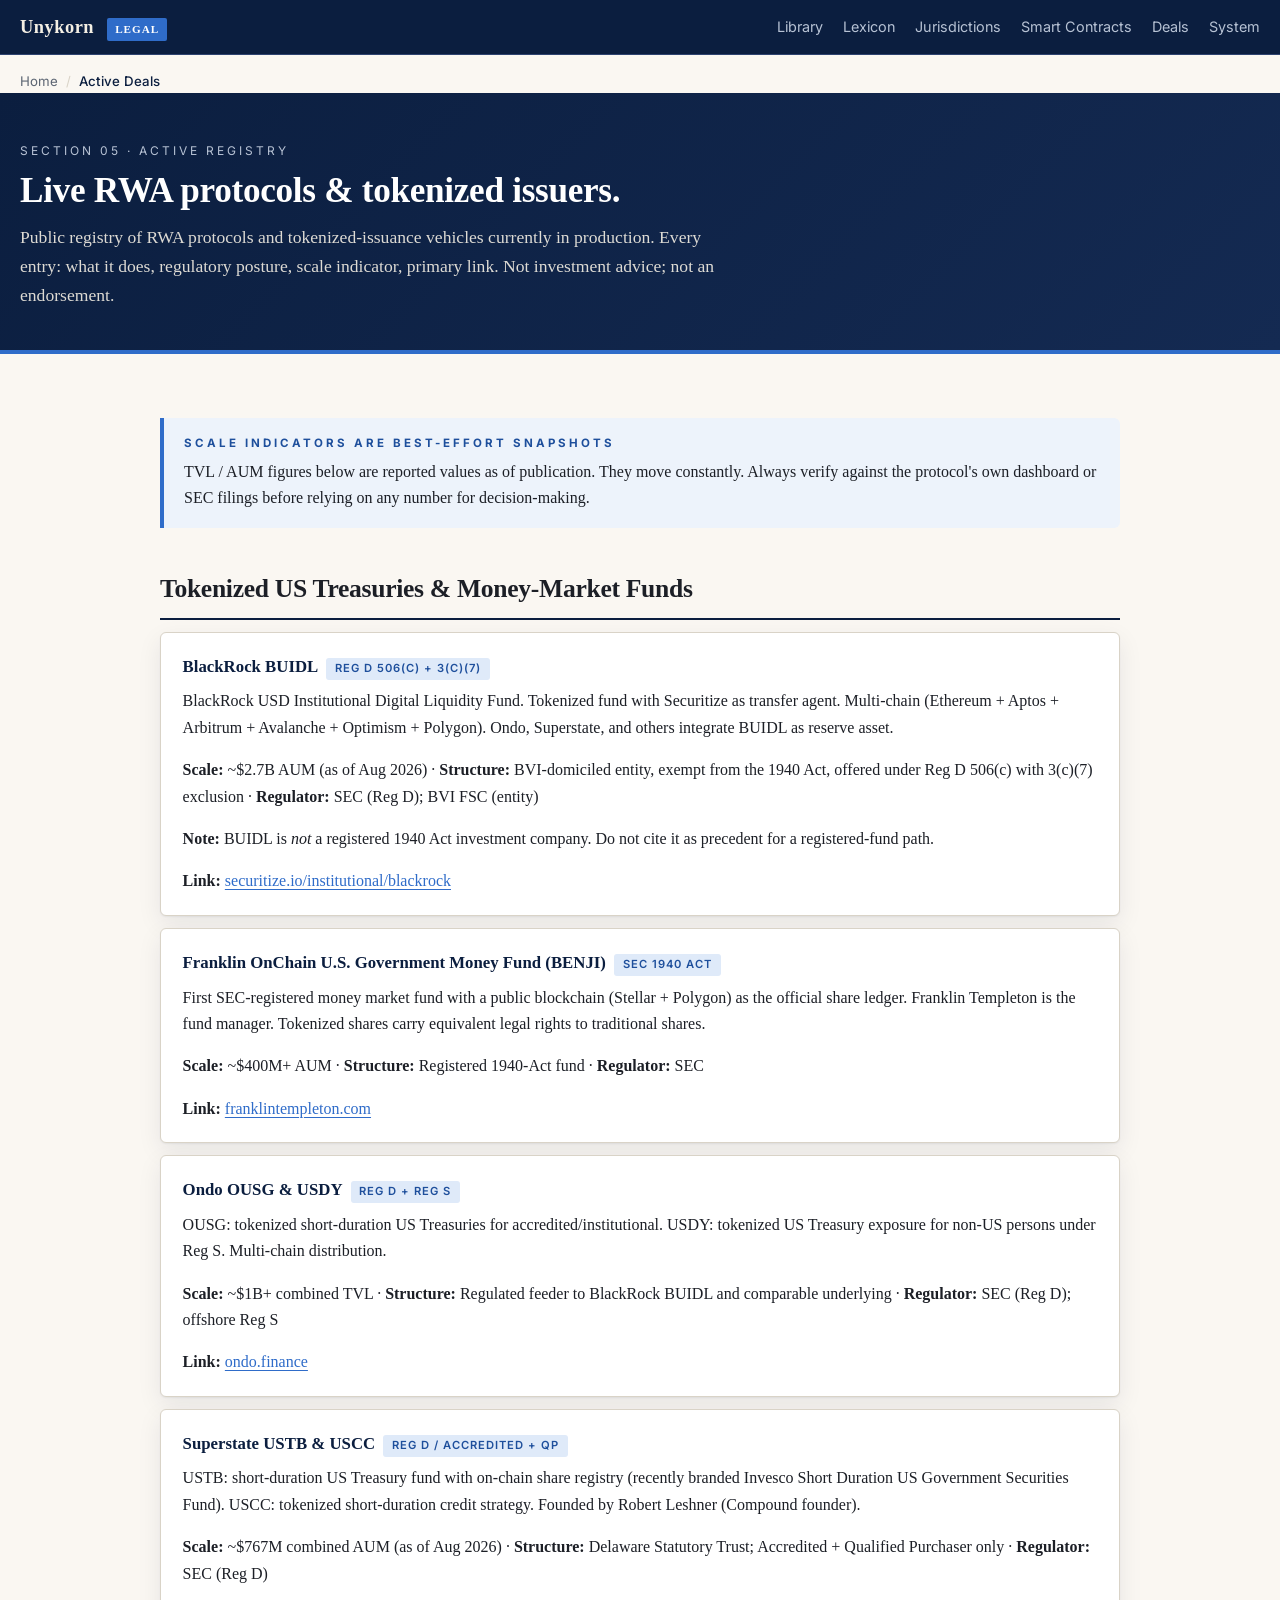
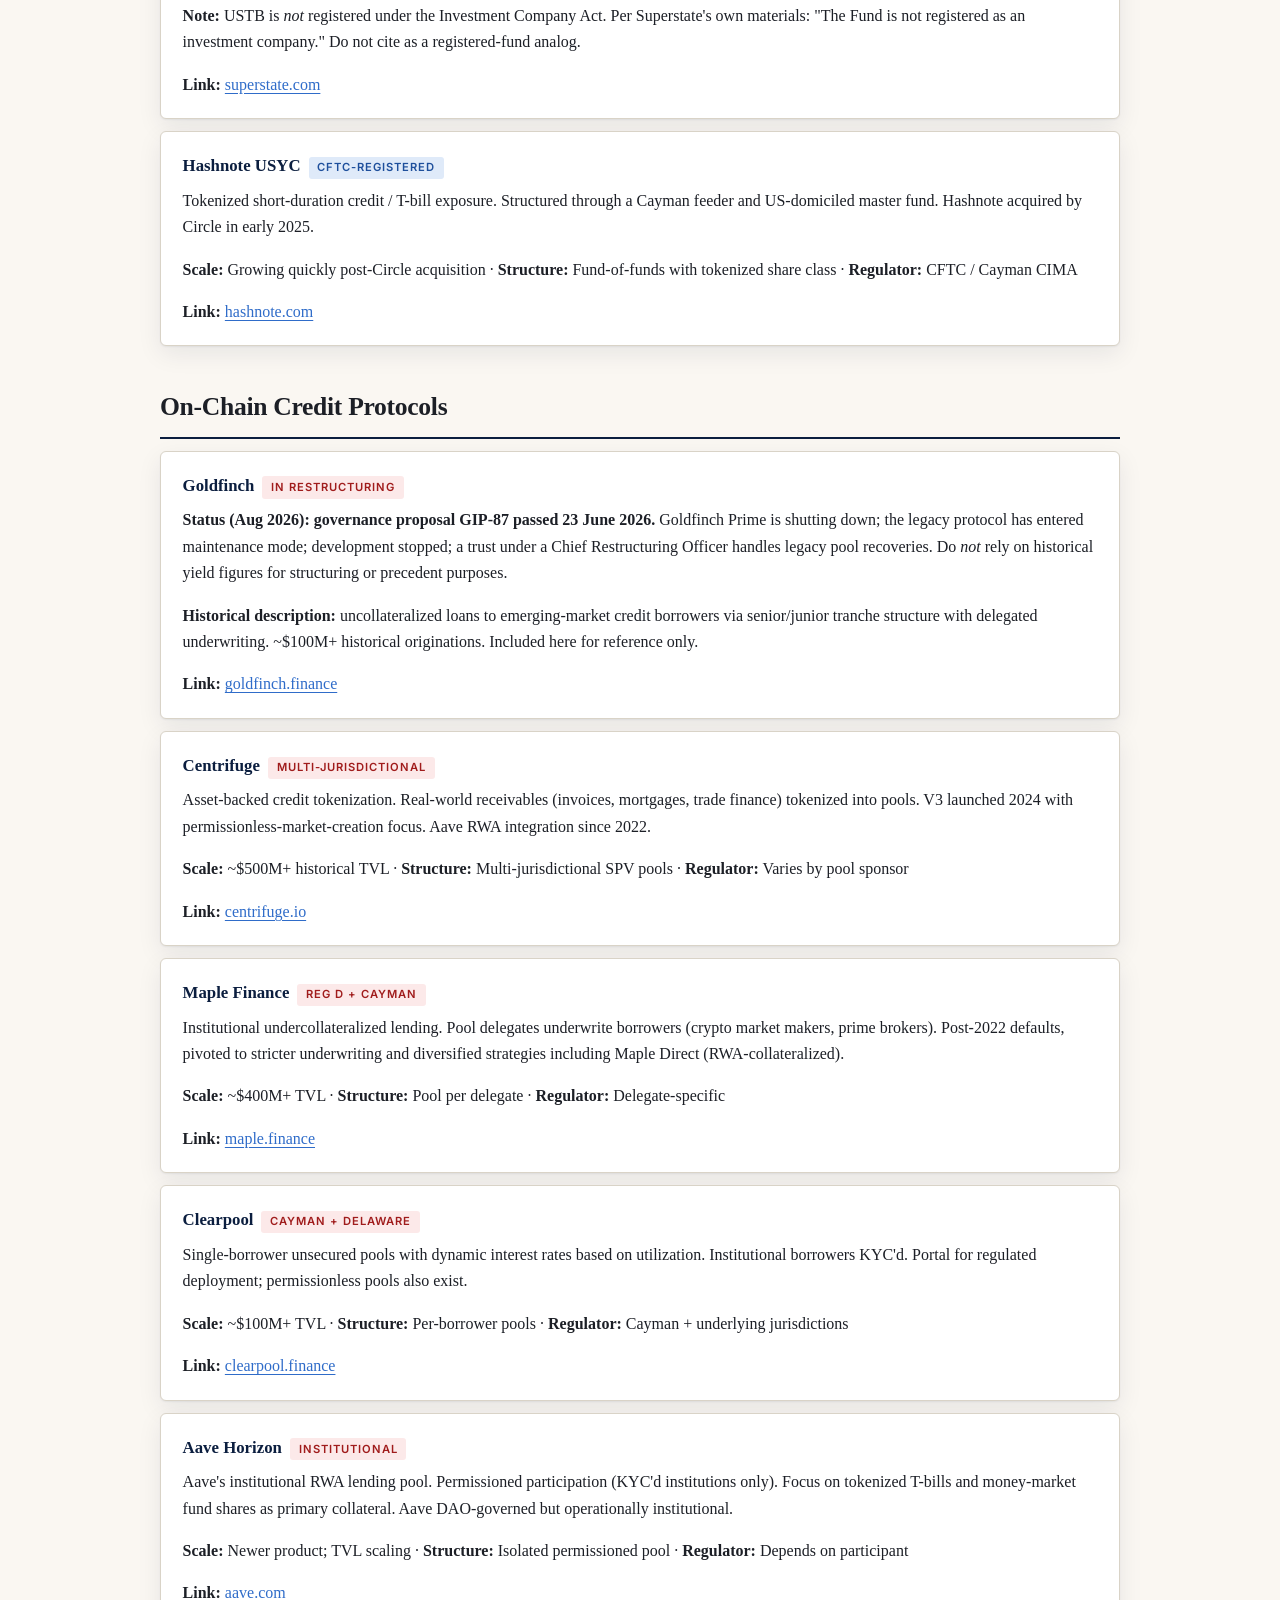
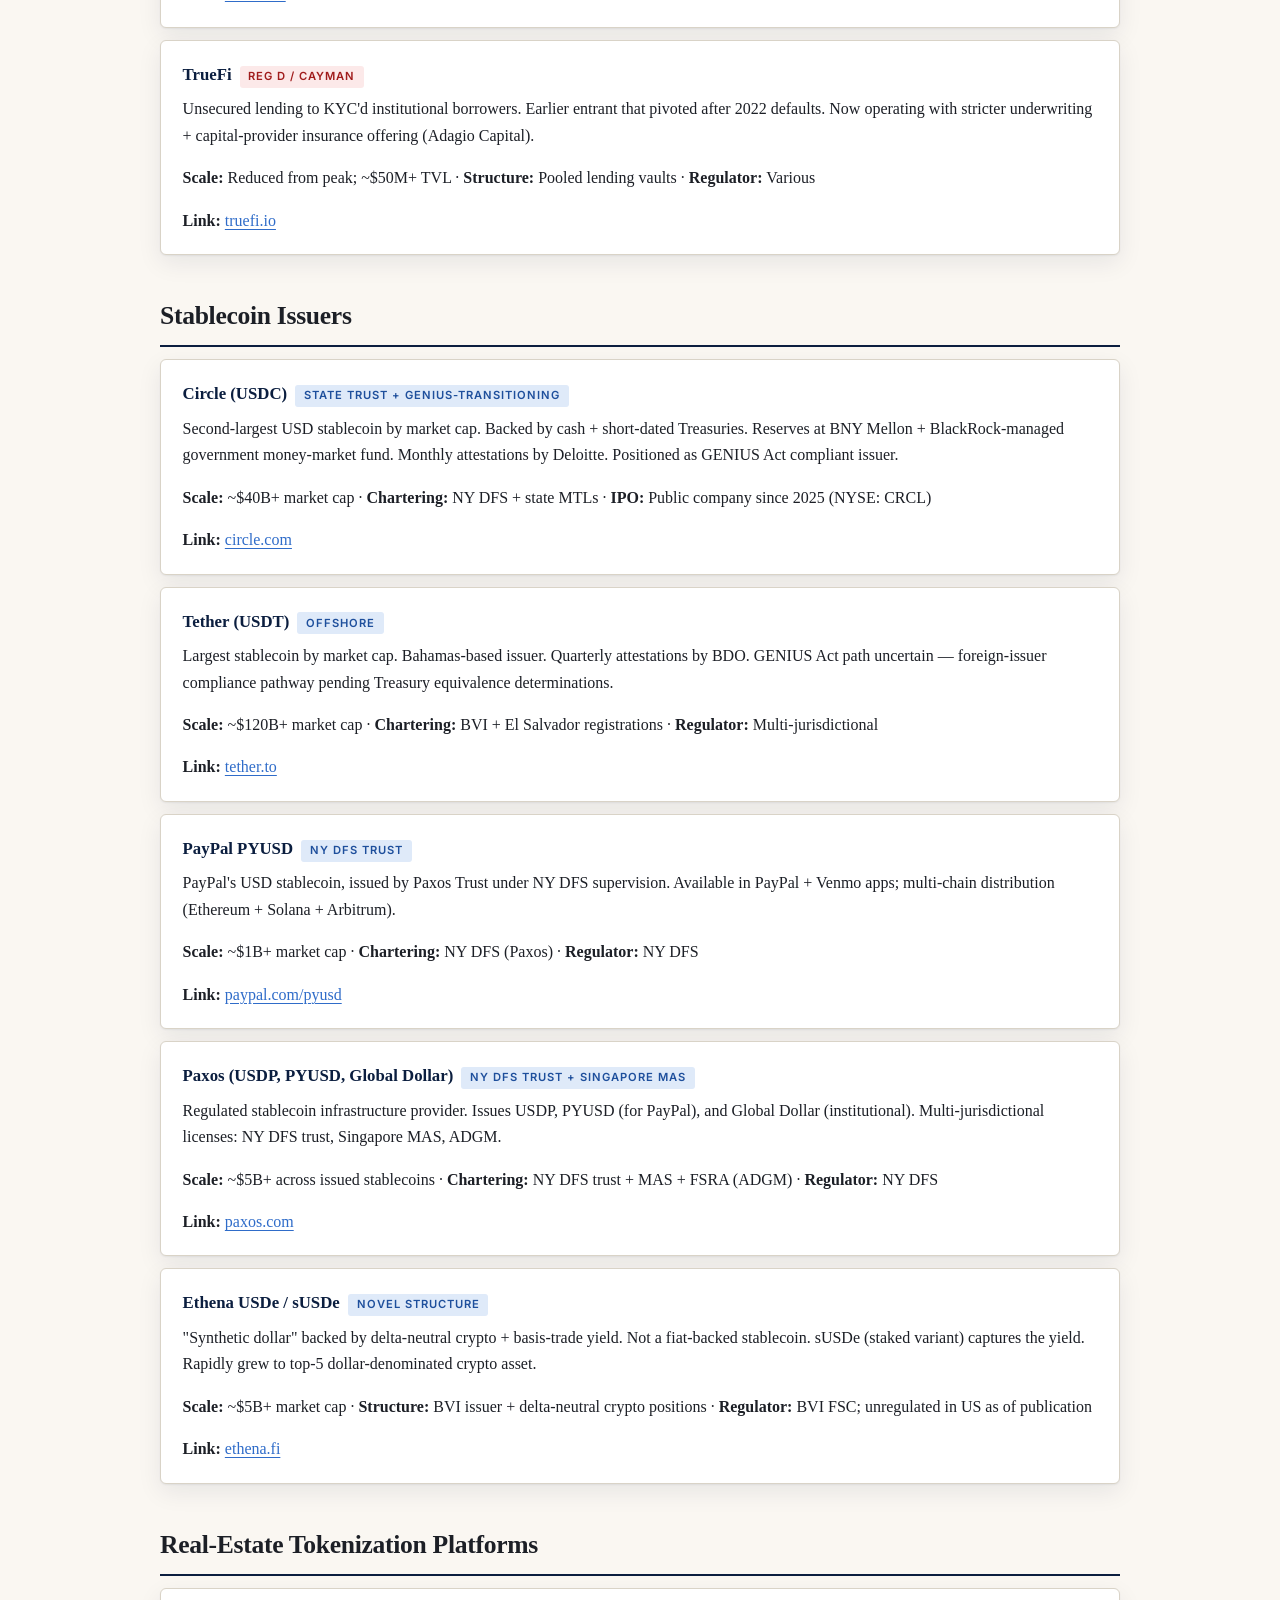
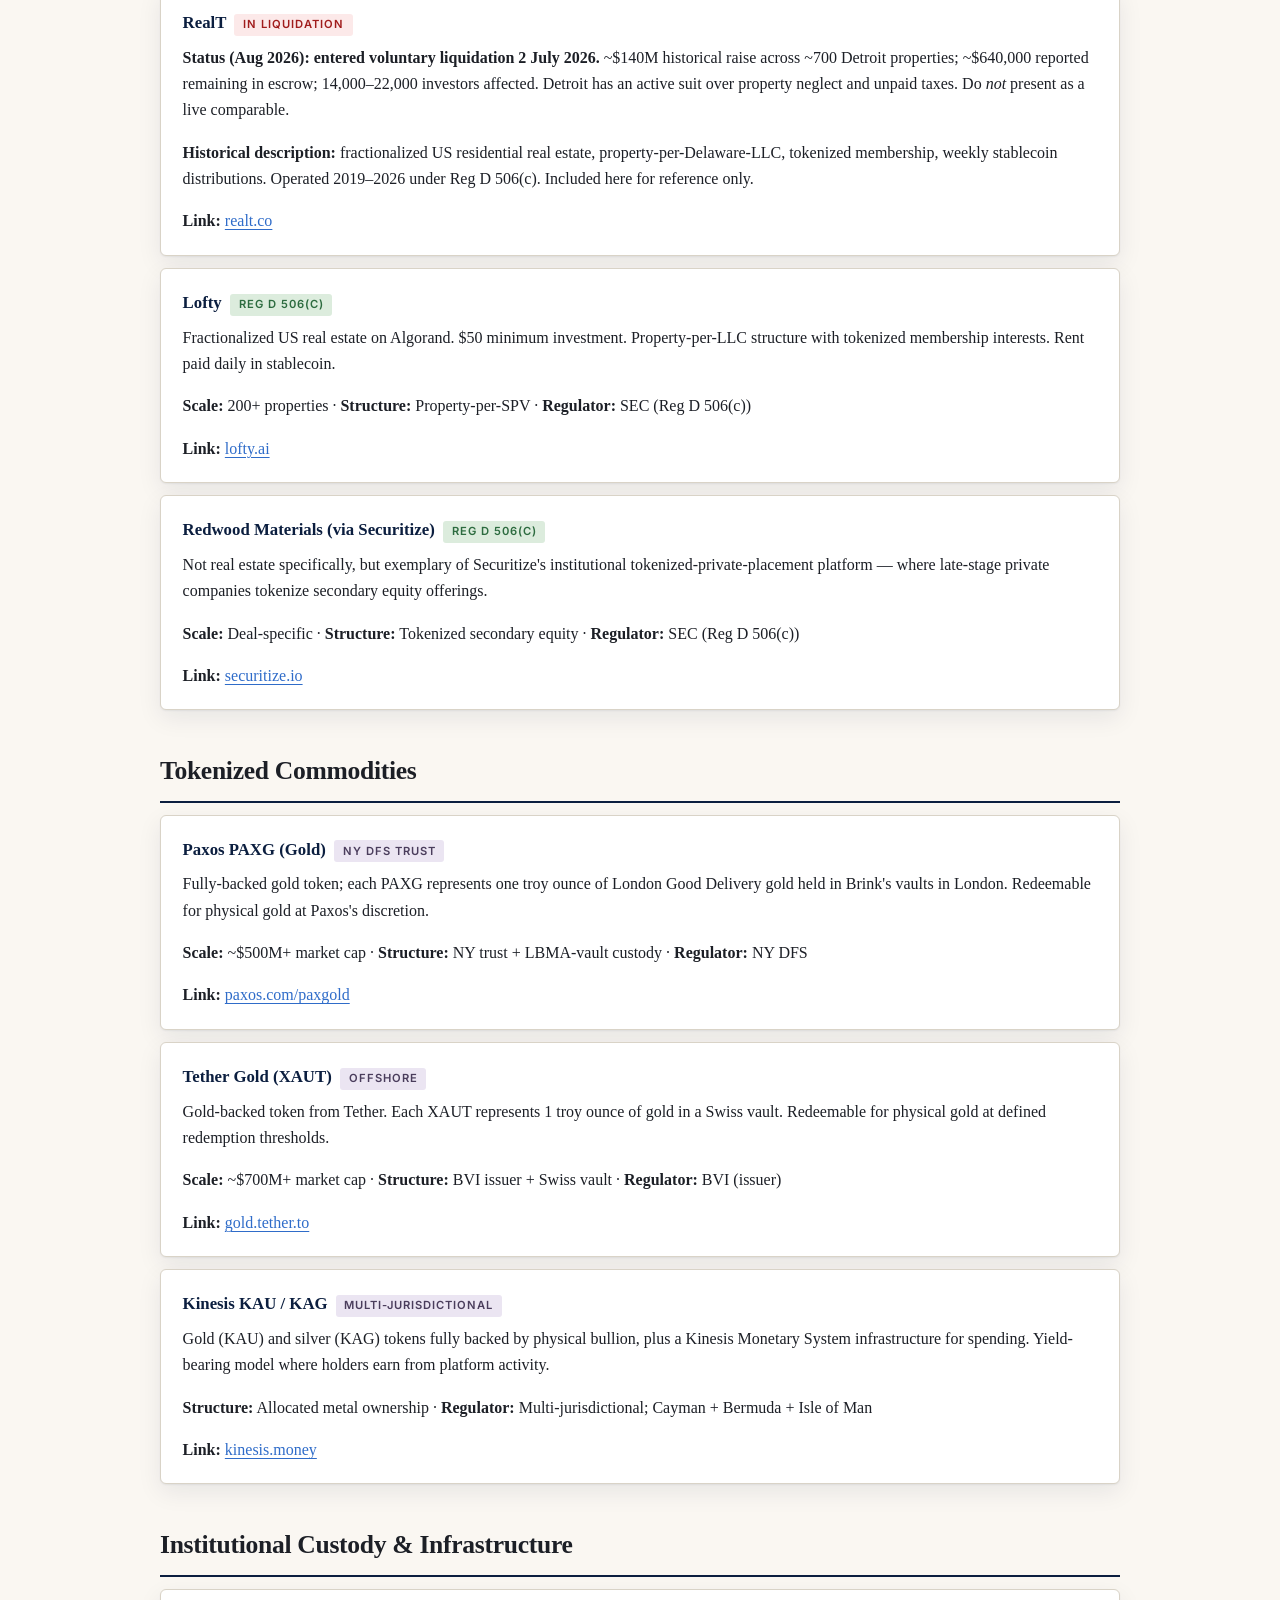
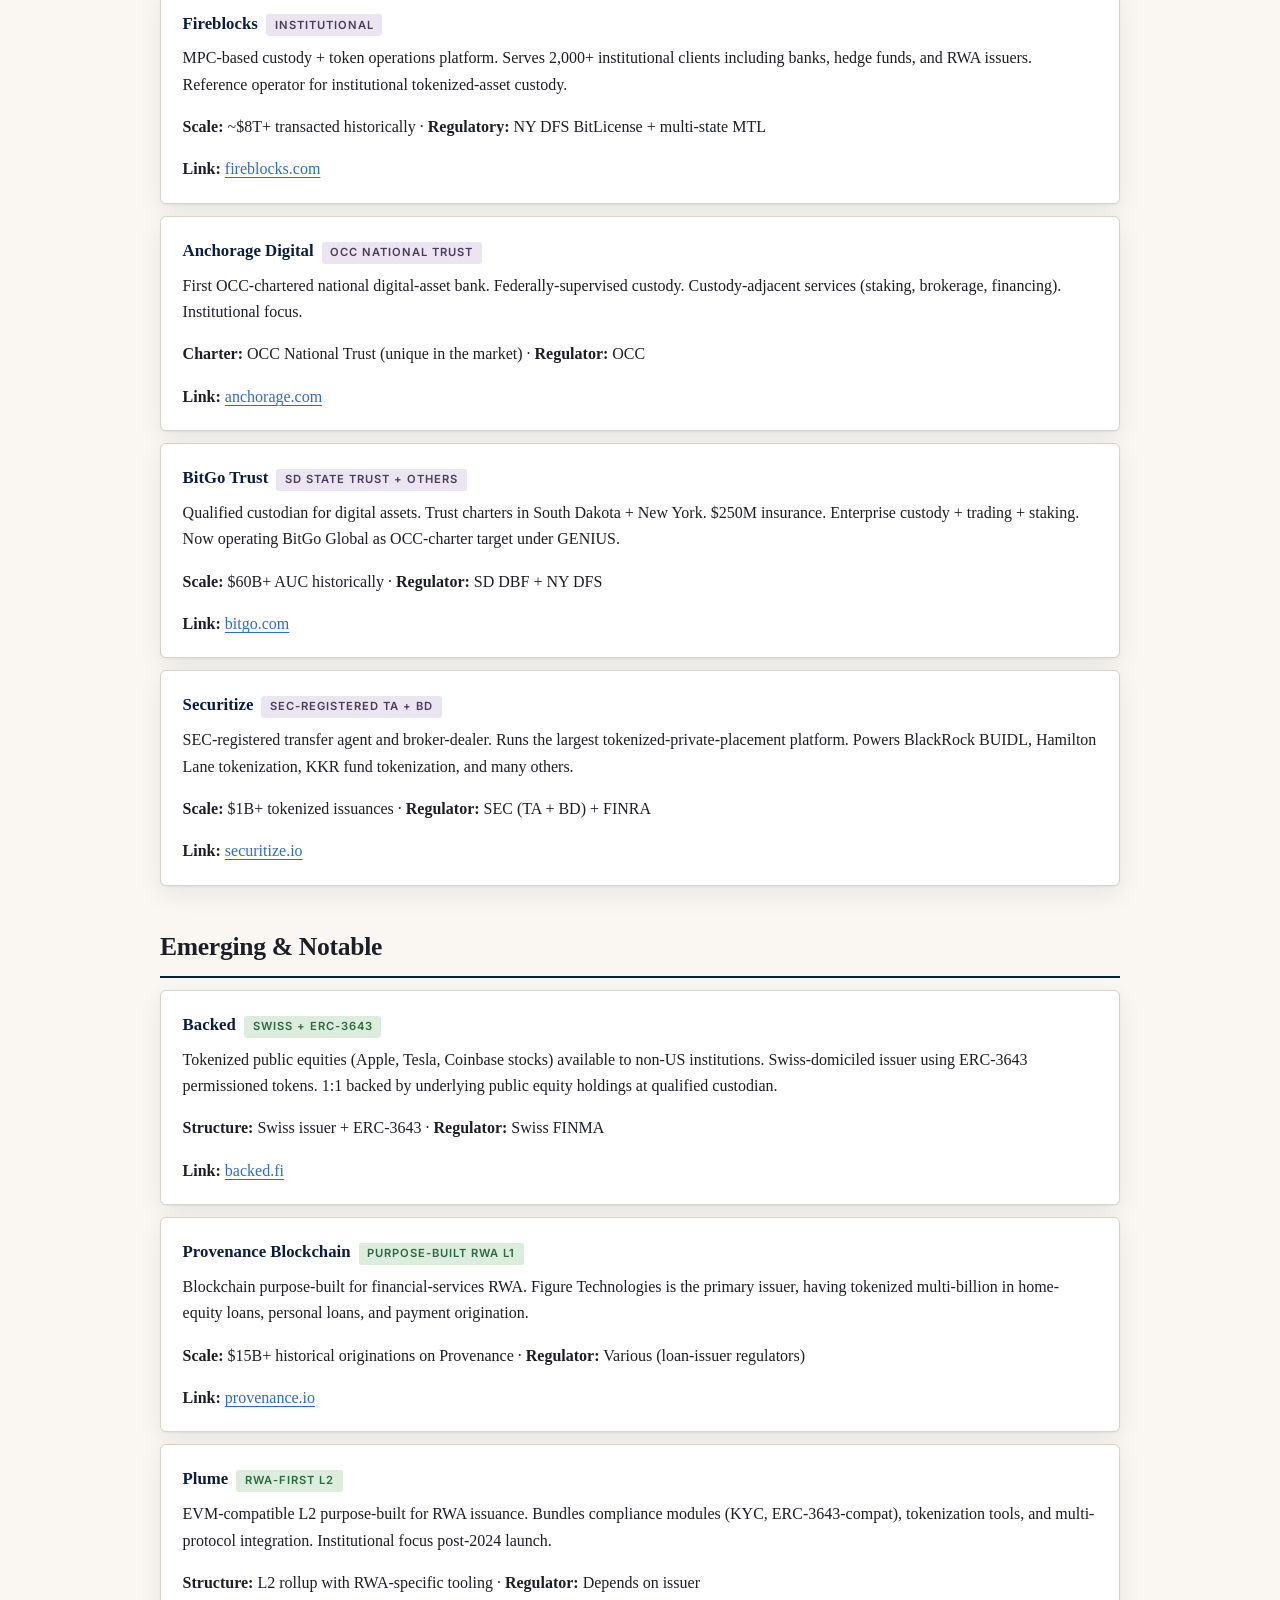
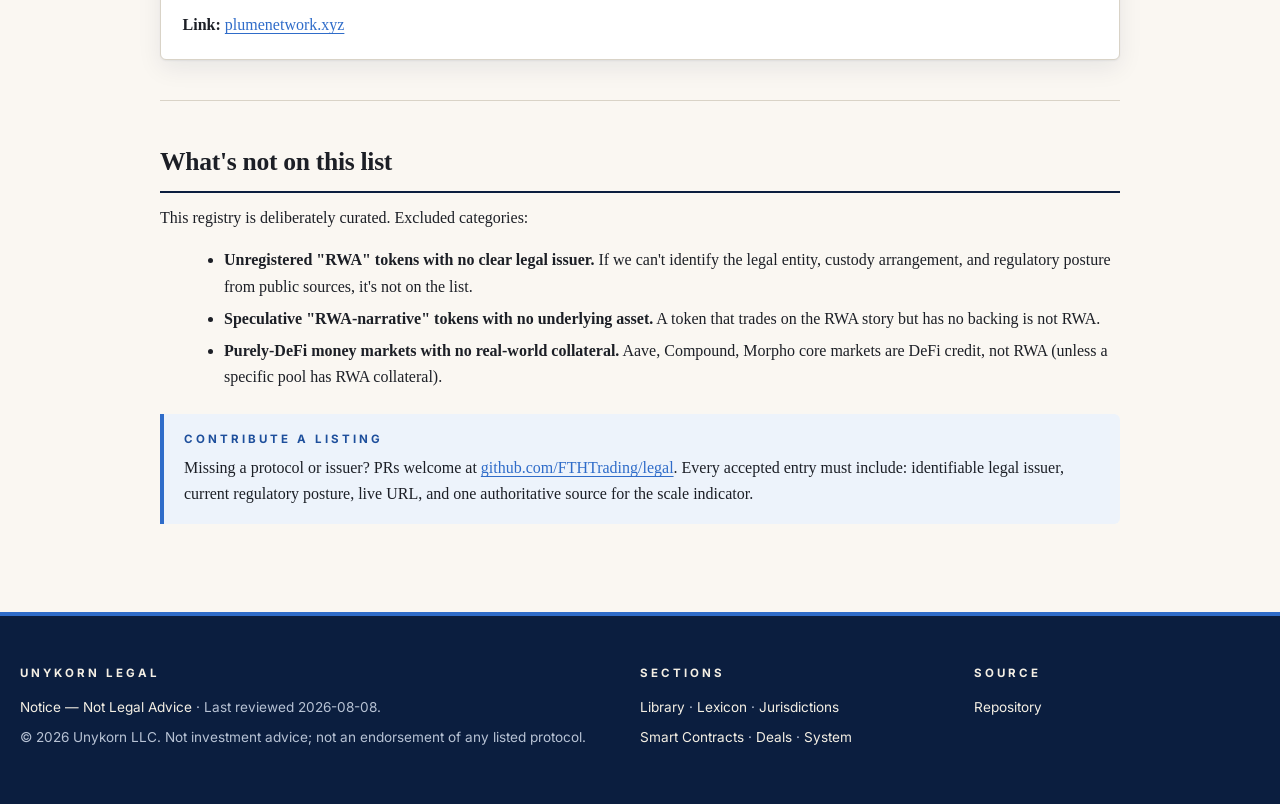
==== commit b1363236: "UNY-WEB-2026-001 remediation — P0 legal + credibility fixes Executes highest-severity items from the" ====
--- a/deals/index.html
+++ b/deals/index.html
@@ -41,9 +41,10 @@
 <h2>Tokenized US Treasuries &amp; Money-Market Funds</h2>
 
 <div class="card">
-  <h3>BlackRock BUIDL <span class="badge b-cat-corpus">SEC 1940 Act</span></h3>
-  <p>BlackRock USD Institutional Digital Liquidity Fund. Tokenized money-market fund with Securitize as transfer agent. Multi-chain (Ethereum + Aptos + Arbitrum + Avalanche + Optimism + Polygon). Ondo, Superstate, and others integrate BUIDL as reserve asset.</p>
-  <p><strong>Scale:</strong> ~$500M+ TVL &middot; <strong>Structure:</strong> Registered fund via Securitize BD/TA &middot; <strong>Regulator:</strong> SEC</p>
+  <h3>BlackRock BUIDL <span class="badge b-cat-corpus">Reg D 506(c) + 3(c)(7)</span></h3>
+  <p>BlackRock USD Institutional Digital Liquidity Fund. Tokenized fund with Securitize as transfer agent. Multi-chain (Ethereum + Aptos + Arbitrum + Avalanche + Optimism + Polygon). Ondo, Superstate, and others integrate BUIDL as reserve asset.</p>
+  <p><strong>Scale:</strong> ~$2.7B AUM (as of Aug 2026) &middot; <strong>Structure:</strong> BVI-domiciled entity, exempt from the 1940 Act, offered under Reg D 506(c) with 3(c)(7) exclusion &middot; <strong>Regulator:</strong> SEC (Reg D); BVI FSC (entity)</p>
+  <p><strong>Note:</strong> BUIDL is <em>not</em> a registered 1940 Act investment company. Do not cite it as precedent for a registered-fund path.</p>
   <p><strong>Link:</strong> <a href="https://securitize.io/institutional/blackrock">securitize.io/institutional/blackrock</a></p>
 </div>
 
@@ -62,9 +63,10 @@
 </div>
 
 <div class="card">
-  <h3>Superstate USTB &amp; USCC <span class="badge b-cat-corpus">SEC 1940 Act</span></h3>
-  <p>USTB: registered short-duration US Treasury fund with on-chain share registry. USCC: tokenized short-duration credit strategy. Founded by Robert Leshner (Compound founder).</p>
-  <p><strong>Scale:</strong> ~$300M+ combined AUM &middot; <strong>Structure:</strong> Registered fund &middot; <strong>Regulator:</strong> SEC</p>
+  <h3>Superstate USTB &amp; USCC <span class="badge b-cat-corpus">Reg D / Accredited + QP</span></h3>
+  <p>USTB: short-duration US Treasury fund with on-chain share registry (recently branded Invesco Short Duration US Government Securities Fund). USCC: tokenized short-duration credit strategy. Founded by Robert Leshner (Compound founder).</p>
+  <p><strong>Scale:</strong> ~$767M combined AUM (as of Aug 2026) &middot; <strong>Structure:</strong> Delaware Statutory Trust; Accredited + Qualified Purchaser only &middot; <strong>Regulator:</strong> SEC (Reg D)</p>
+  <p><strong>Note:</strong> USTB is <em>not</em> registered under the Investment Company Act. Per Superstate's own materials: "The Fund is not registered as an investment company." Do not cite as a registered-fund analog.</p>
   <p><strong>Link:</strong> <a href="https://superstate.com/">superstate.com</a></p>
 </div>
 
@@ -78,9 +80,9 @@
 <h2>On-Chain Credit Protocols</h2>
 
 <div class="card">
-  <h3>Goldfinch <span class="badge b-cat-dd">Reg D 506(c)</span></h3>
-  <p>Uncollateralized loans to emerging-market credit borrowers (Africa, Southeast Asia, LatAm). Senior/junior tranche structure. Backers underwrite deals; LPs provide senior capital. GFI governance token.</p>
-  <p><strong>Scale:</strong> ~$100M+ historical originations &middot; <strong>Structure:</strong> Delaware LLC pools + off-chain loan agreements &middot; <strong>Yield:</strong> Senior LPs 8-13% historically</p>
+  <h3>Goldfinch <span class="badge b-critical">In restructuring</span></h3>
+  <p><strong>Status (Aug 2026): governance proposal GIP-87 passed 23 June 2026.</strong> Goldfinch Prime is shutting down; the legacy protocol has entered maintenance mode; development stopped; a trust under a Chief Restructuring Officer handles legacy pool recoveries. Do <em>not</em> rely on historical yield figures for structuring or precedent purposes.</p>
+  <p><strong>Historical description:</strong> uncollateralized loans to emerging-market credit borrowers via senior/junior tranche structure with delegated underwriting. ~$100M+ historical originations. Included here for reference only.</p>
   <p><strong>Link:</strong> <a href="https://goldfinch.finance/">goldfinch.finance</a></p>
 </div>
 
@@ -159,9 +161,9 @@
 <h2>Real-Estate Tokenization Platforms</h2>
 
 <div class="card">
-  <h3>RealT <span class="badge b-cat-templates">Reg D 506(c)</span></h3>
-  <p>Fractionalized US residential real estate. Each property held in its own Delaware LLC; investors buy tokens representing fractional membership. Rent distributed weekly in stablecoin. Operating since 2019.</p>
-  <p><strong>Scale:</strong> 300+ properties tokenized &middot; <strong>Structure:</strong> Property-per-SPV &middot; <strong>Regulator:</strong> SEC (Reg D 506(c))</p>
+  <h3>RealT <span class="badge b-critical">In liquidation</span></h3>
+  <p><strong>Status (Aug 2026): entered voluntary liquidation 2 July 2026.</strong> ~$140M historical raise across ~700 Detroit properties; ~$640,000 reported remaining in escrow; 14,000&ndash;22,000 investors affected. Detroit has an active suit over property neglect and unpaid taxes. Do <em>not</em> present as a live comparable.</p>
+  <p><strong>Historical description:</strong> fractionalized US residential real estate, property-per-Delaware-LLC, tokenized membership, weekly stablecoin distributions. Operated 2019&ndash;2026 under Reg D 506(c). Included here for reference only.</p>
   <p><strong>Link:</strong> <a href="https://realt.co/">realt.co</a></p>
 </div>
 
@@ -274,7 +276,8 @@
 
 <footer class="footer">
   <div class="footer-inner">
-    <div><h4>Unykorn Legal</h4><p>&copy; 2026 Unykorn LLC. Not investment advice; not an endorsement of any listed protocol.</p></div>
+    <div><h4>Unykorn Legal</h4><p><p><a href="/notice/">Notice &mdash; Not Legal Advice</a> &middot; Last reviewed 2026-08-08.</p>
+      <p style="margin-top: 0.5rem;">&copy; 2026 Unykorn LLC. Not investment advice; not an endorsement of any listed protocol.</p></div>
     <div><h4>Sections</h4><p><a href="/library/">Library</a> &middot; <a href="/lexicon/">Lexicon</a> &middot; <a href="/jurisdictions/">Jurisdictions</a></p><p><a href="/smart-contracts/">Smart Contracts</a> &middot; <a href="/deals/">Deals</a> &middot; <a href="/system/">System</a></p></div>
     <div><h4>Source</h4><p><a href="https://github.com/FTHTrading/legal">Repository</a></p></div>
   </div>
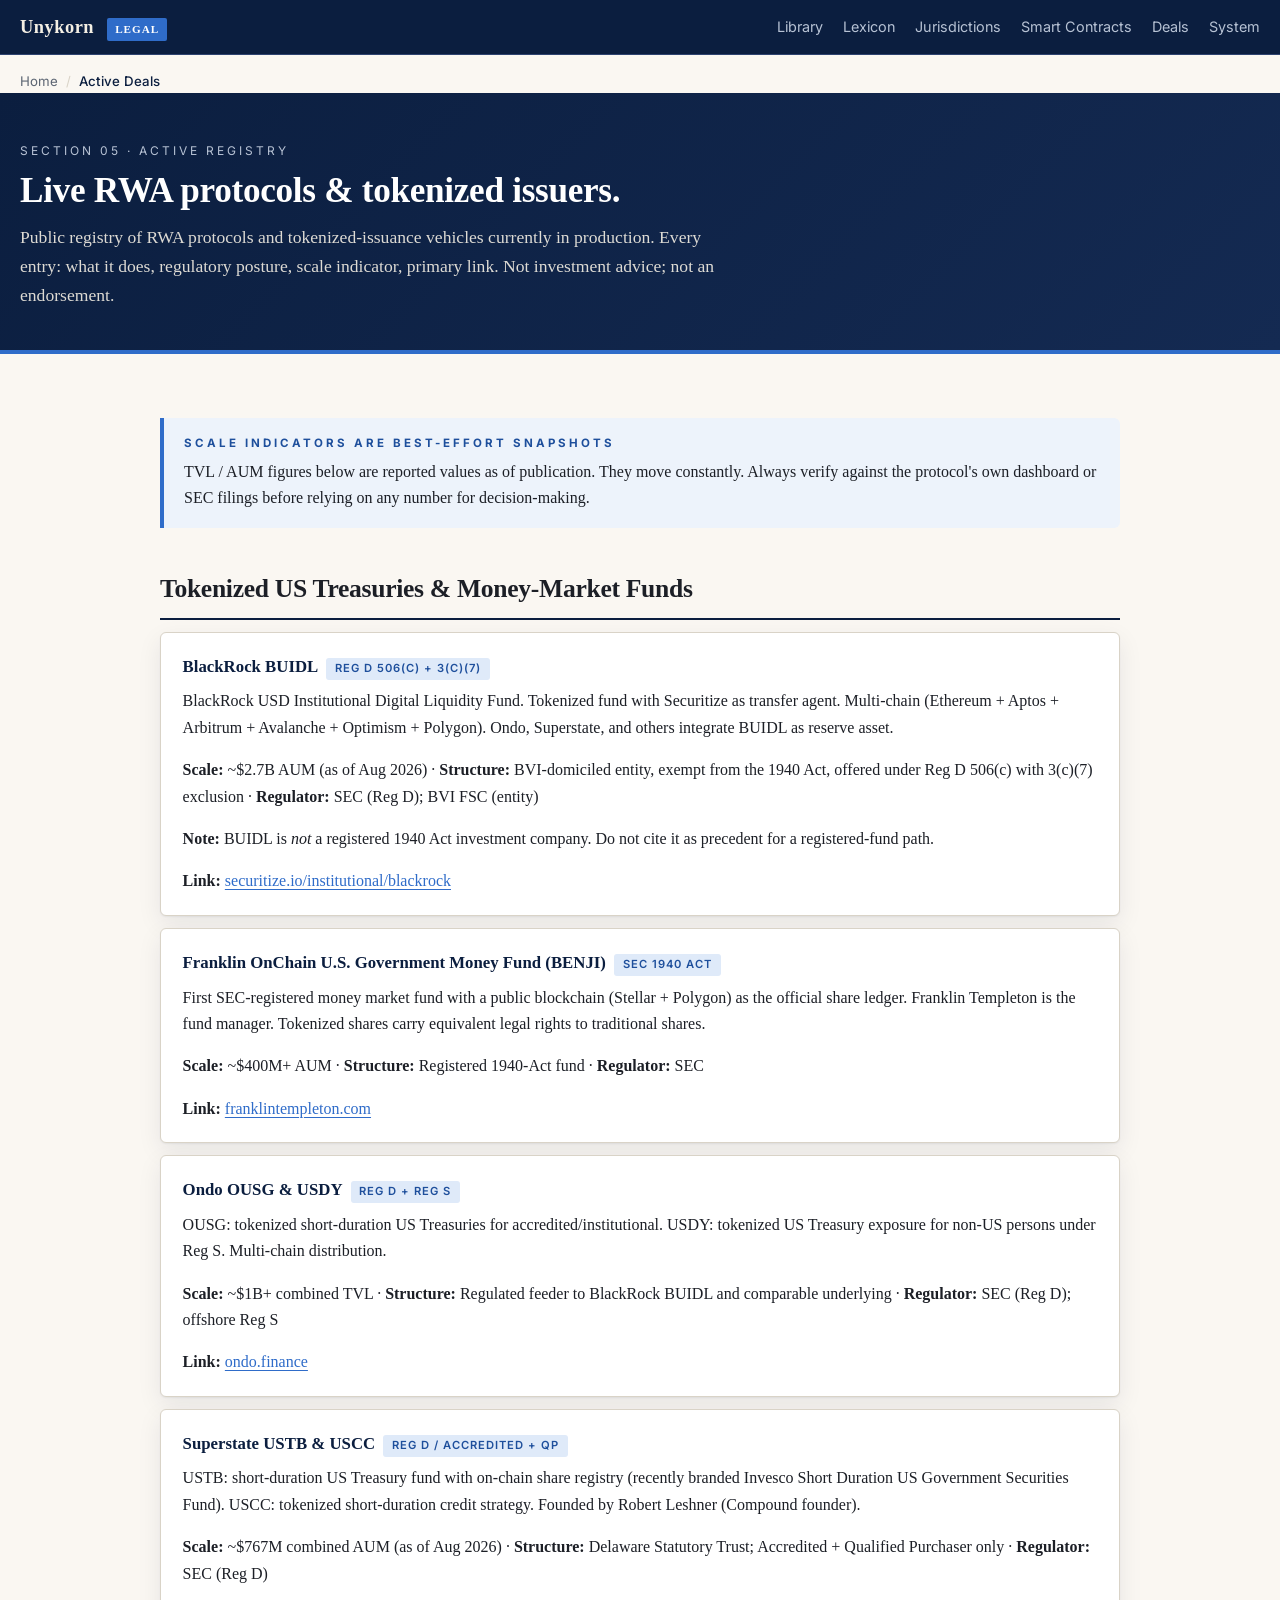
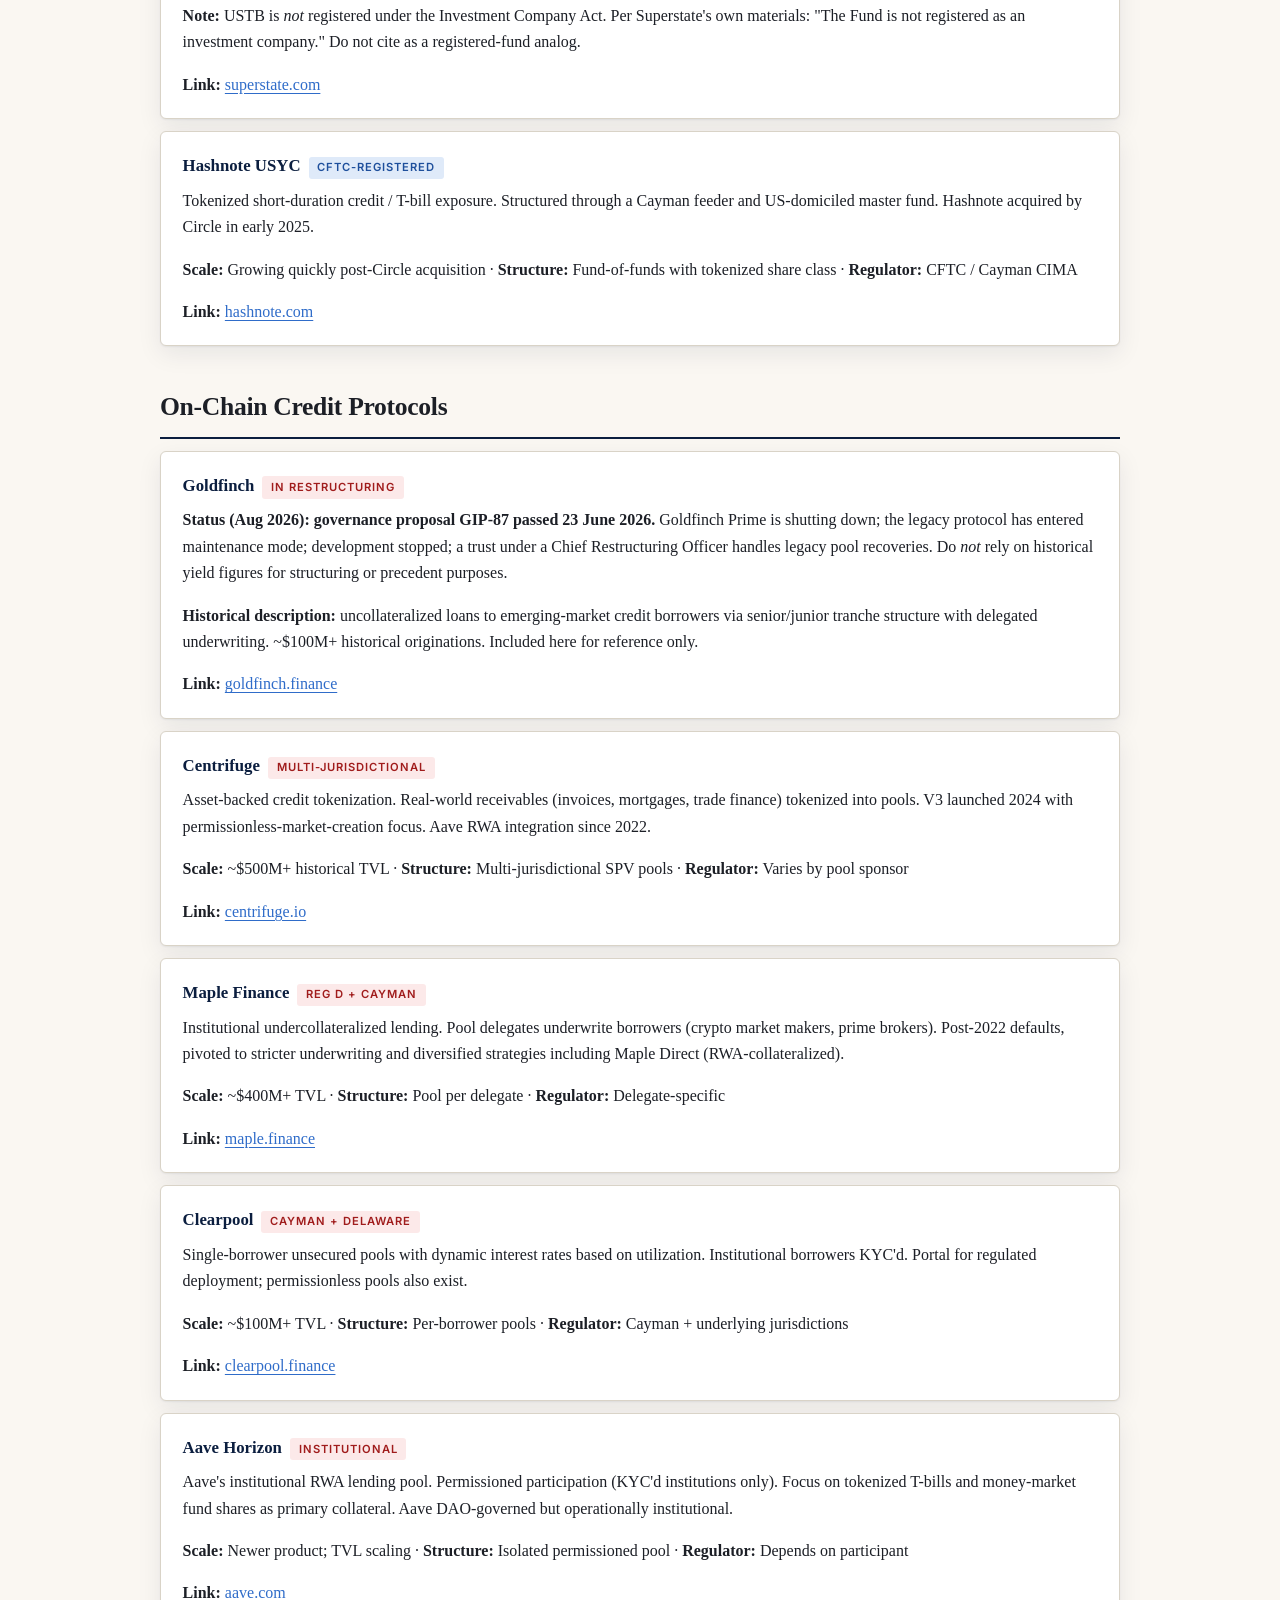
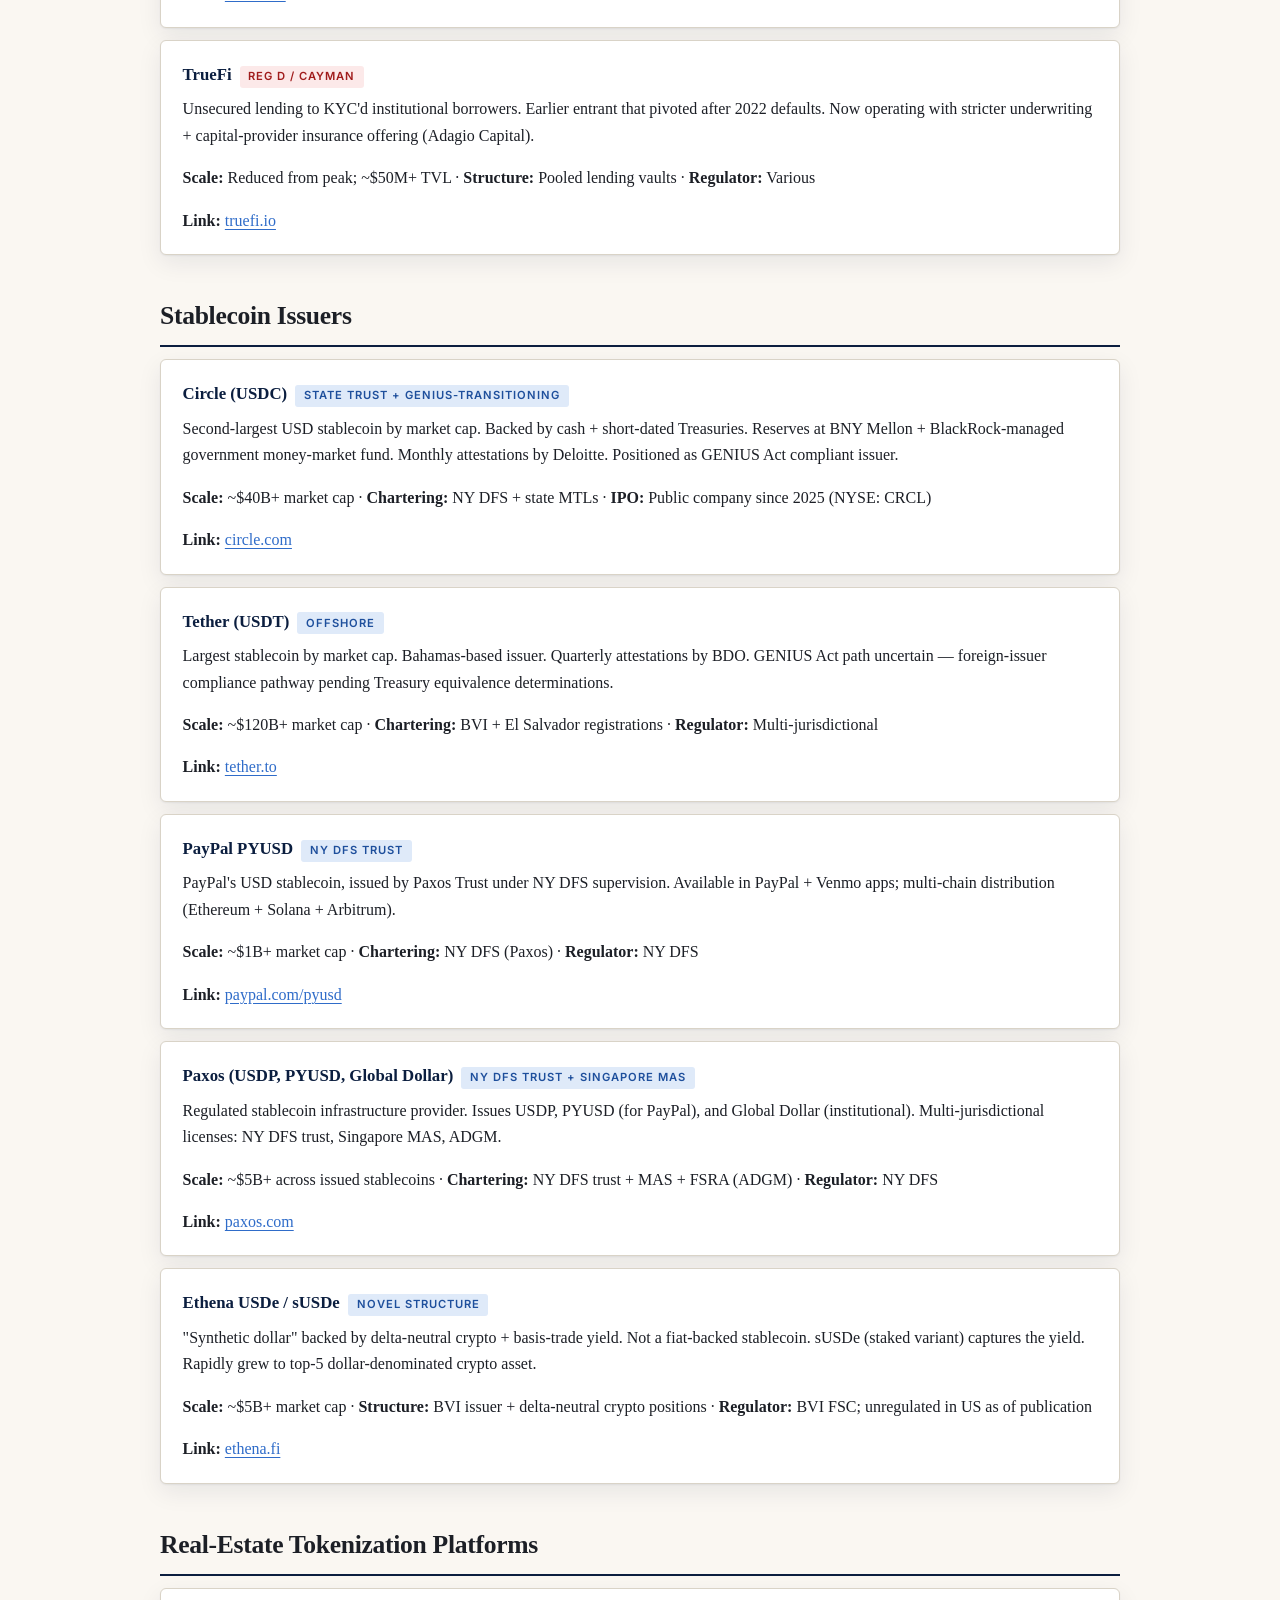
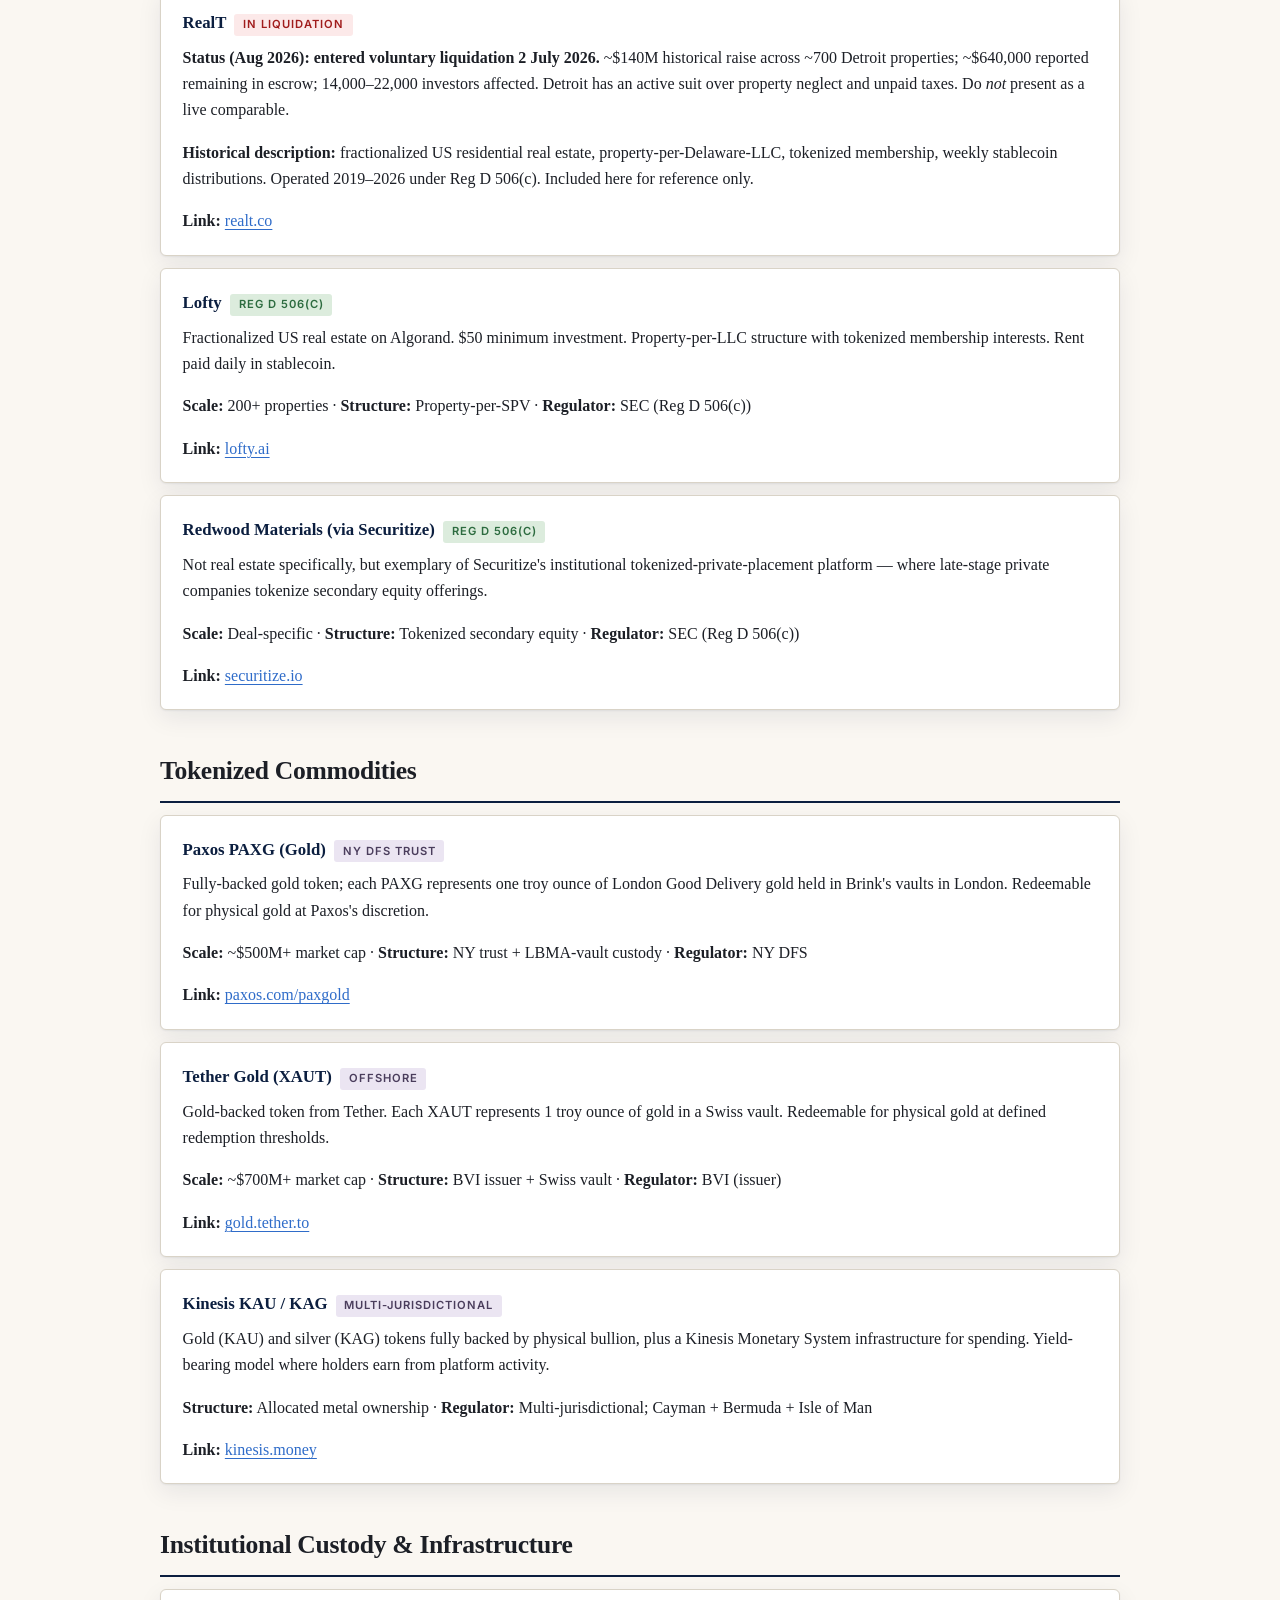
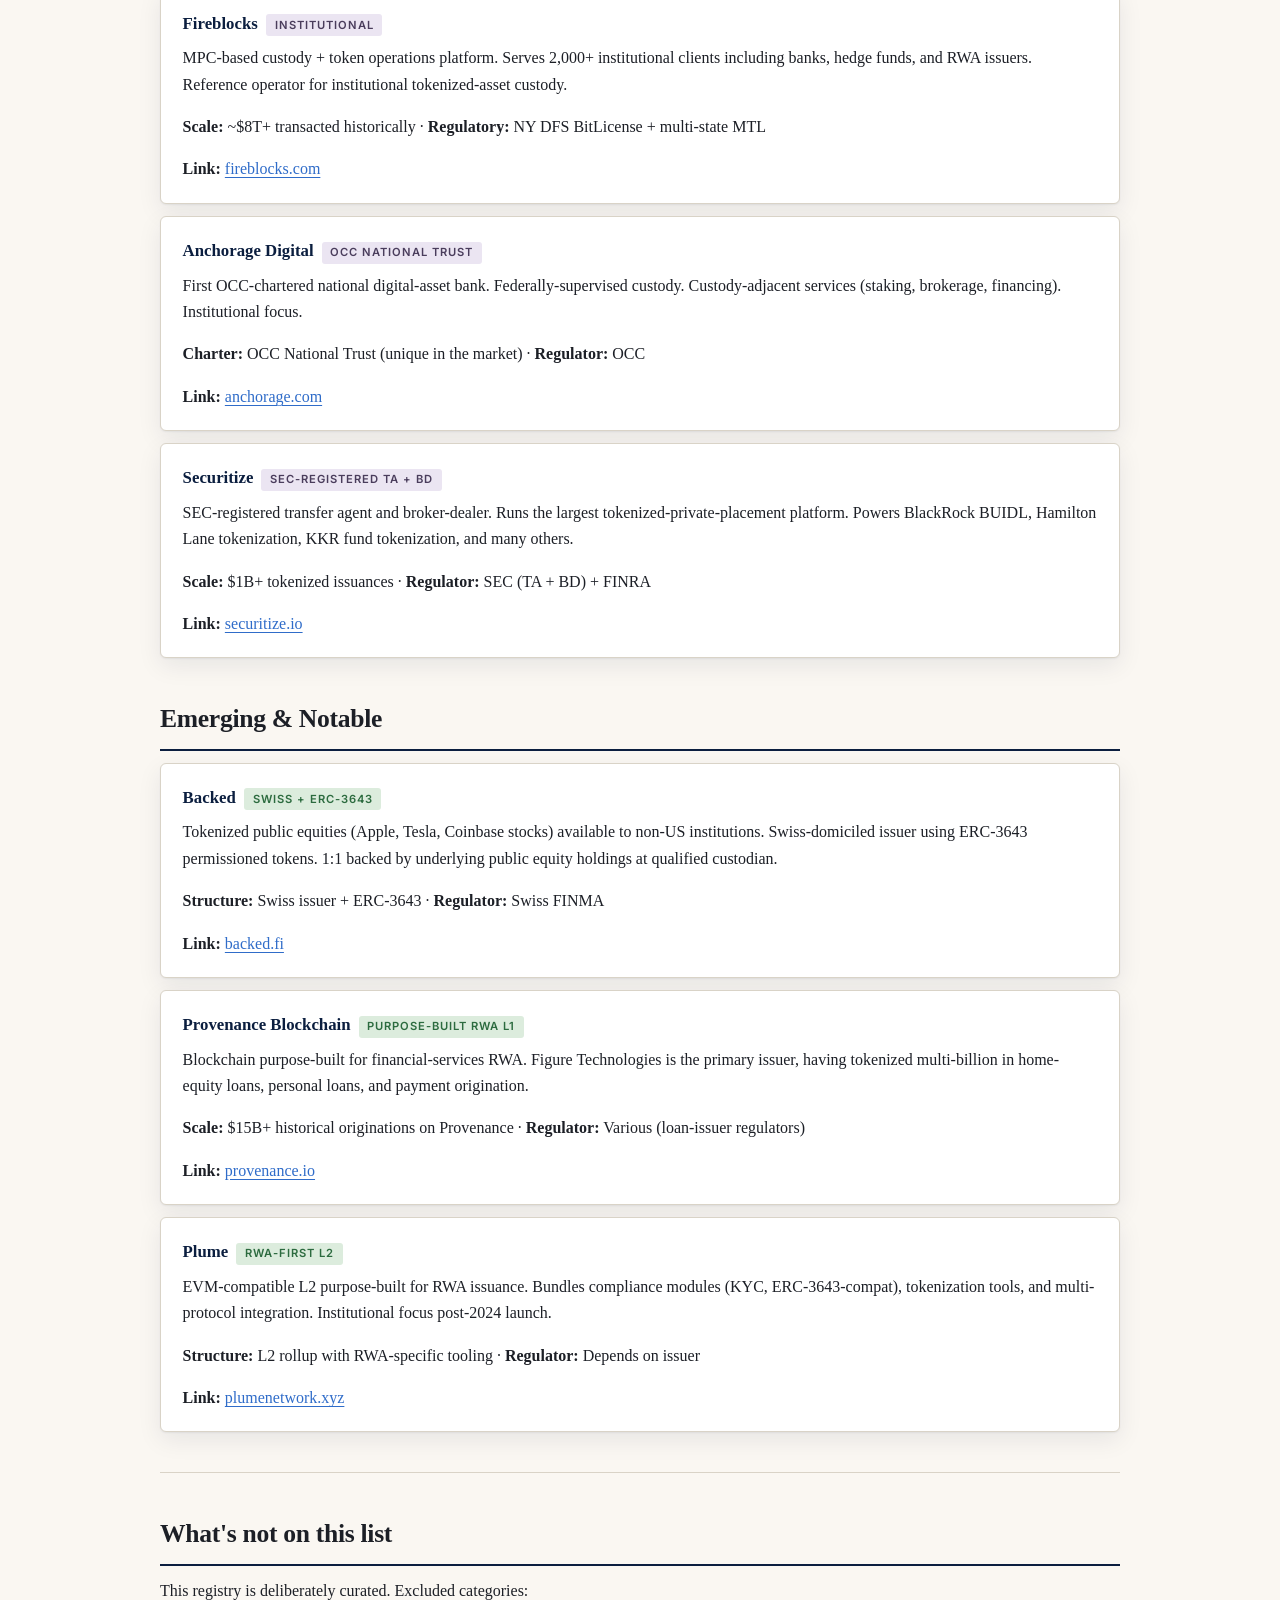
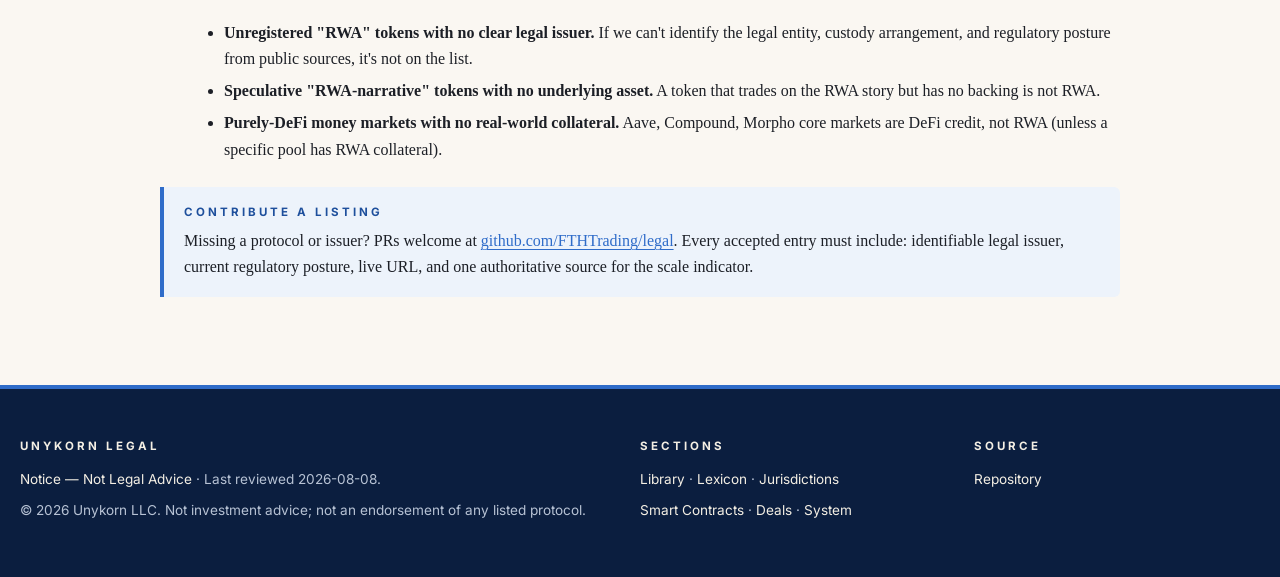
==== commit a2176ef1: "Remove BitGo and retired TROPTIONS/entity references from site and README; add absent-token assertio" ====
--- a/deals/index.html
+++ b/deals/index.html
@@ -221,13 +221,6 @@
 </div>
 
 <div class="card">
-  <h3>BitGo Trust <span class="badge b-cat-workflow">SD state trust + others</span></h3>
-  <p>Qualified custodian for digital assets. Trust charters in South Dakota + New York. $250M insurance. Enterprise custody + trading + staking. Now operating BitGo Global as OCC-charter target under GENIUS.</p>
-  <p><strong>Scale:</strong> $60B+ AUC historically &middot; <strong>Regulator:</strong> SD DBF + NY DFS</p>
-  <p><strong>Link:</strong> <a href="https://www.bitgo.com/">bitgo.com</a></p>
-</div>
-
-<div class="card">
   <h3>Securitize <span class="badge b-cat-workflow">SEC-registered TA + BD</span></h3>
   <p>SEC-registered transfer agent and broker-dealer. Runs the largest tokenized-private-placement platform. Powers BlackRock BUIDL, Hamilton Lane tokenization, KKR fund tokenization, and many others.</p>
   <p><strong>Scale:</strong> $1B+ tokenized issuances &middot; <strong>Regulator:</strong> SEC (TA + BD) + FINRA</p>
